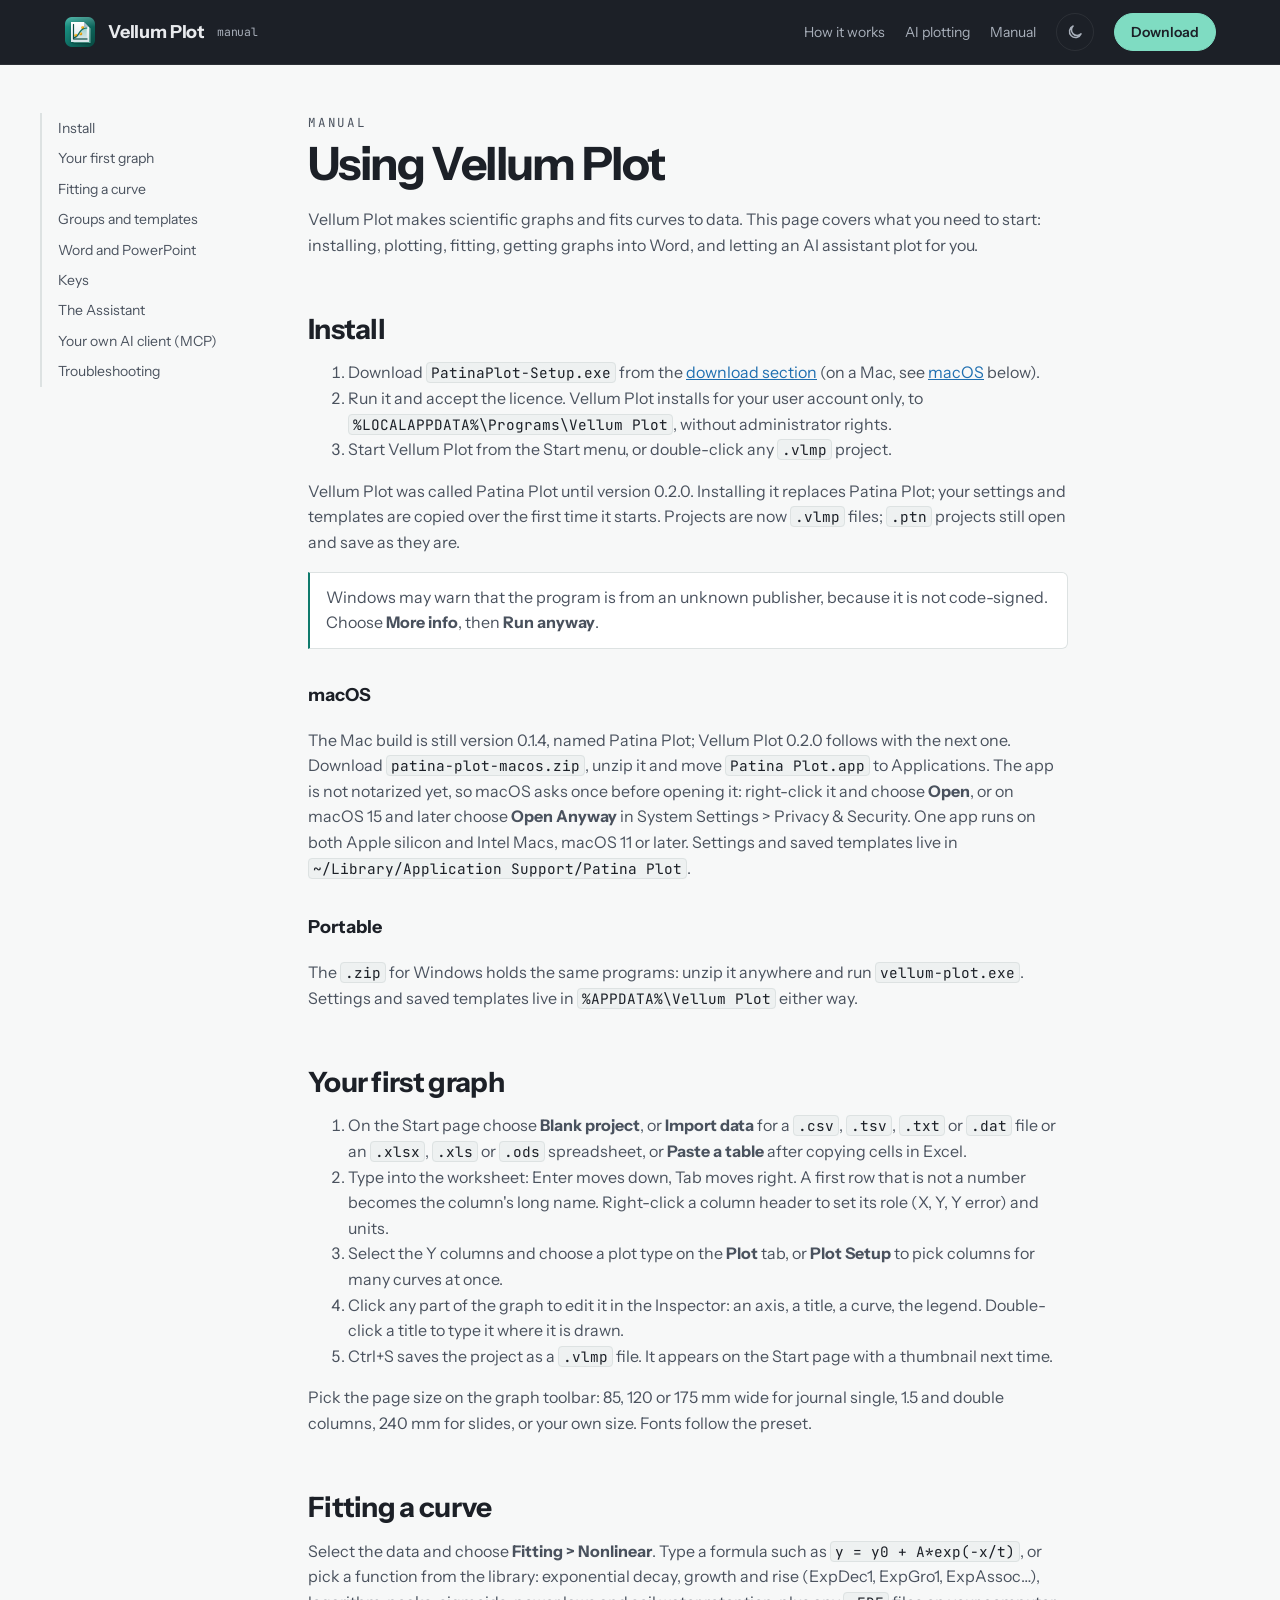
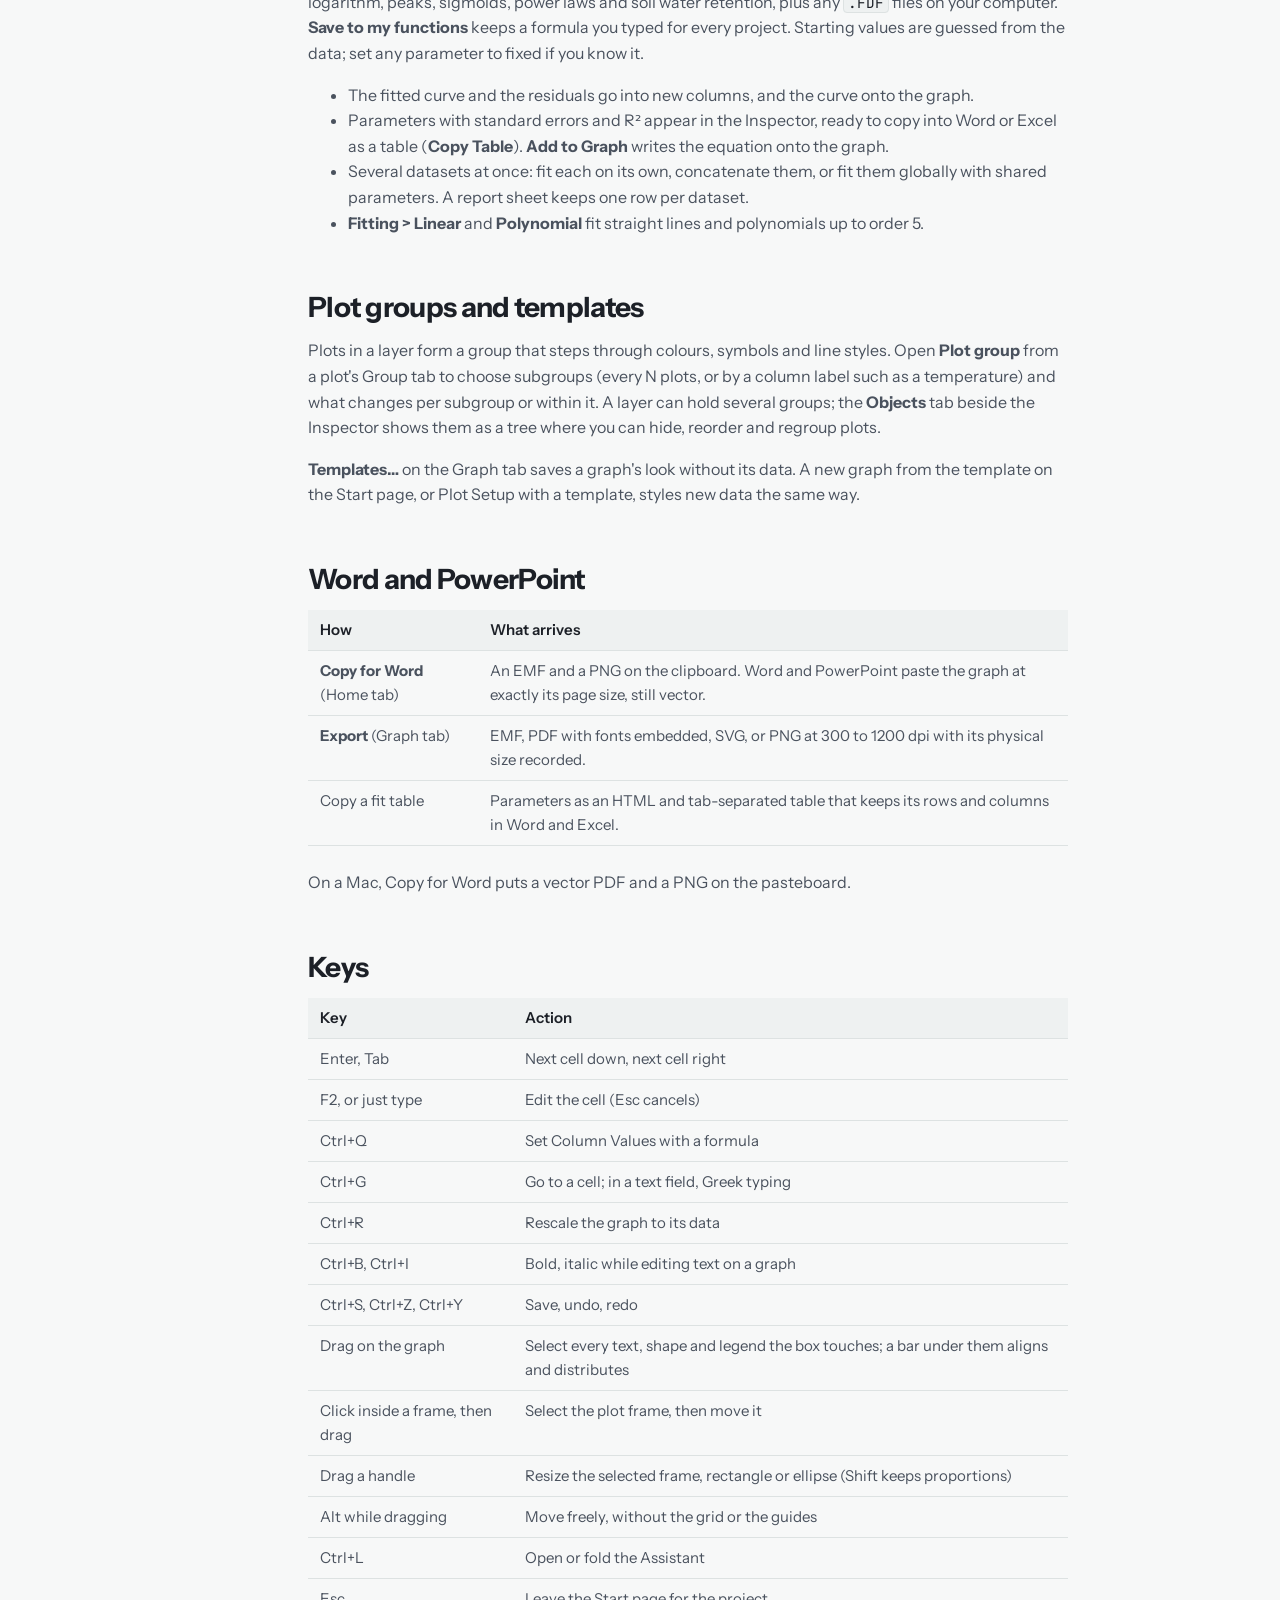
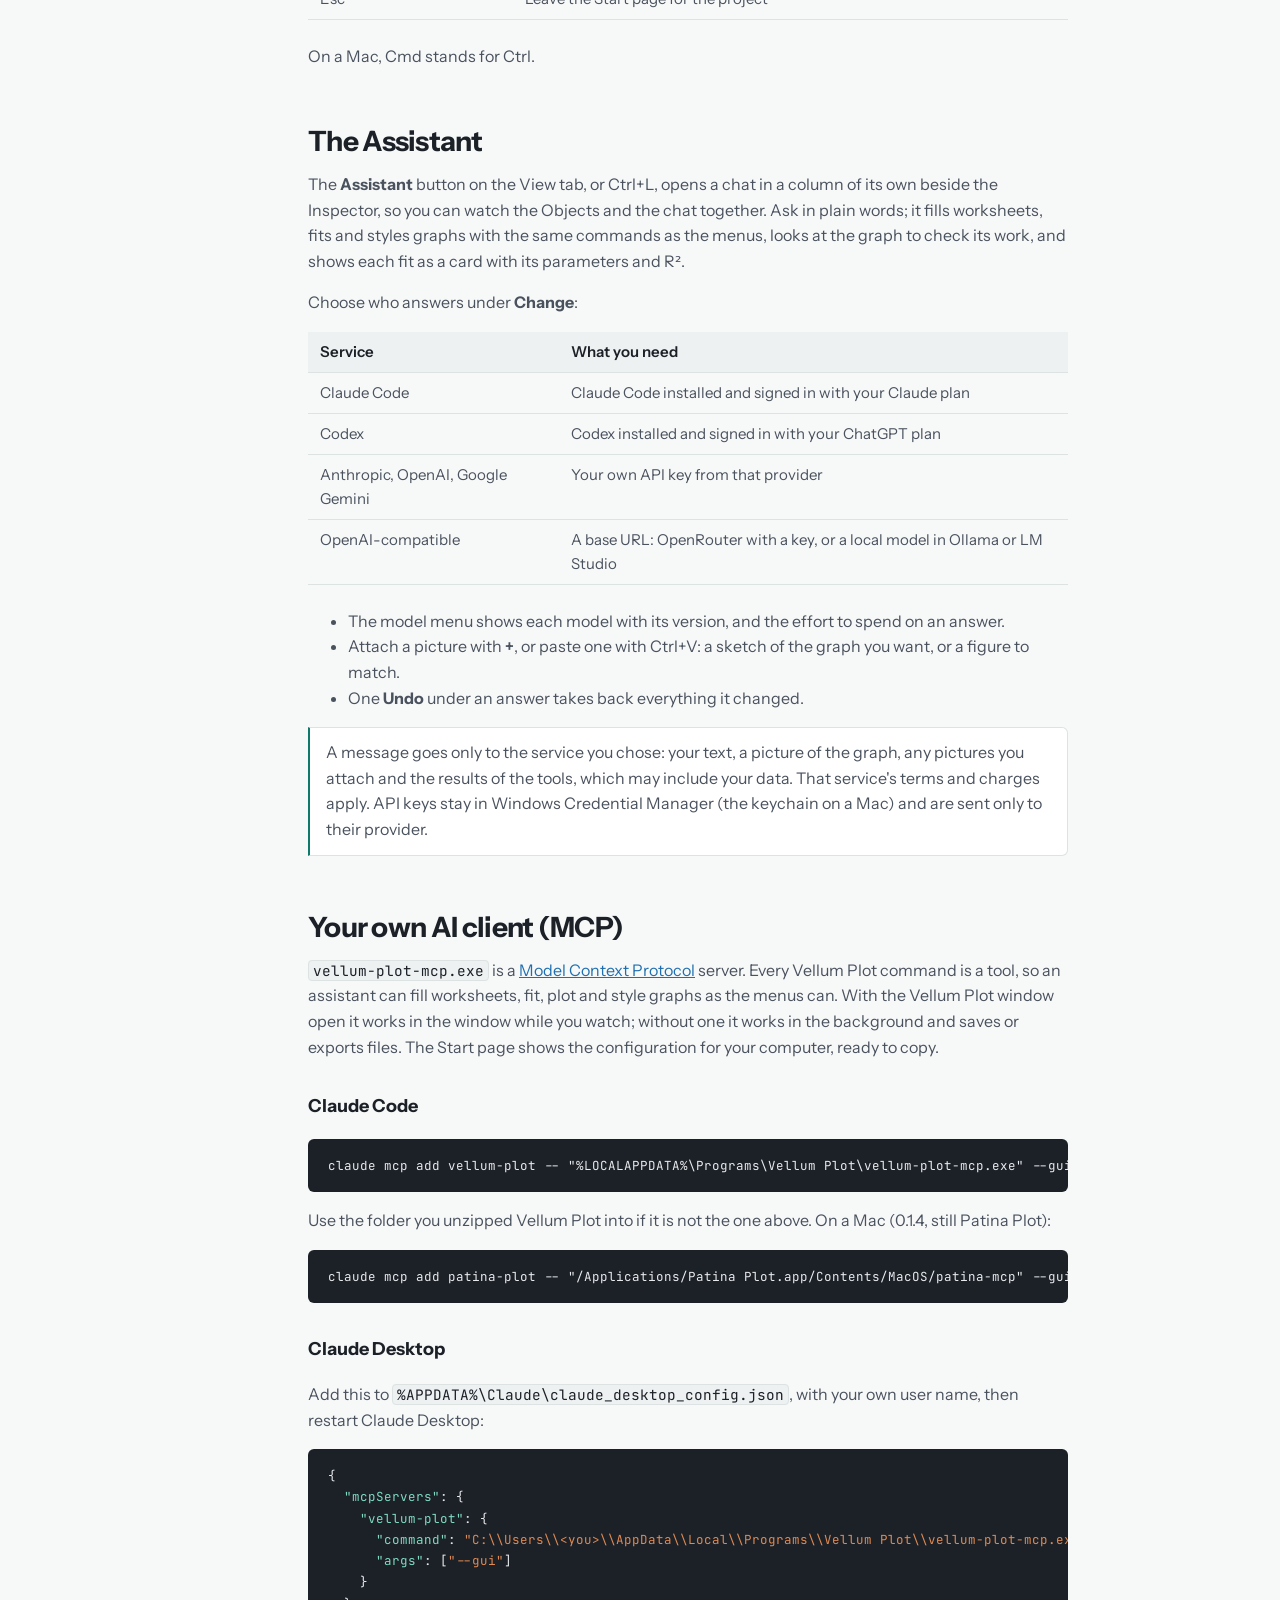
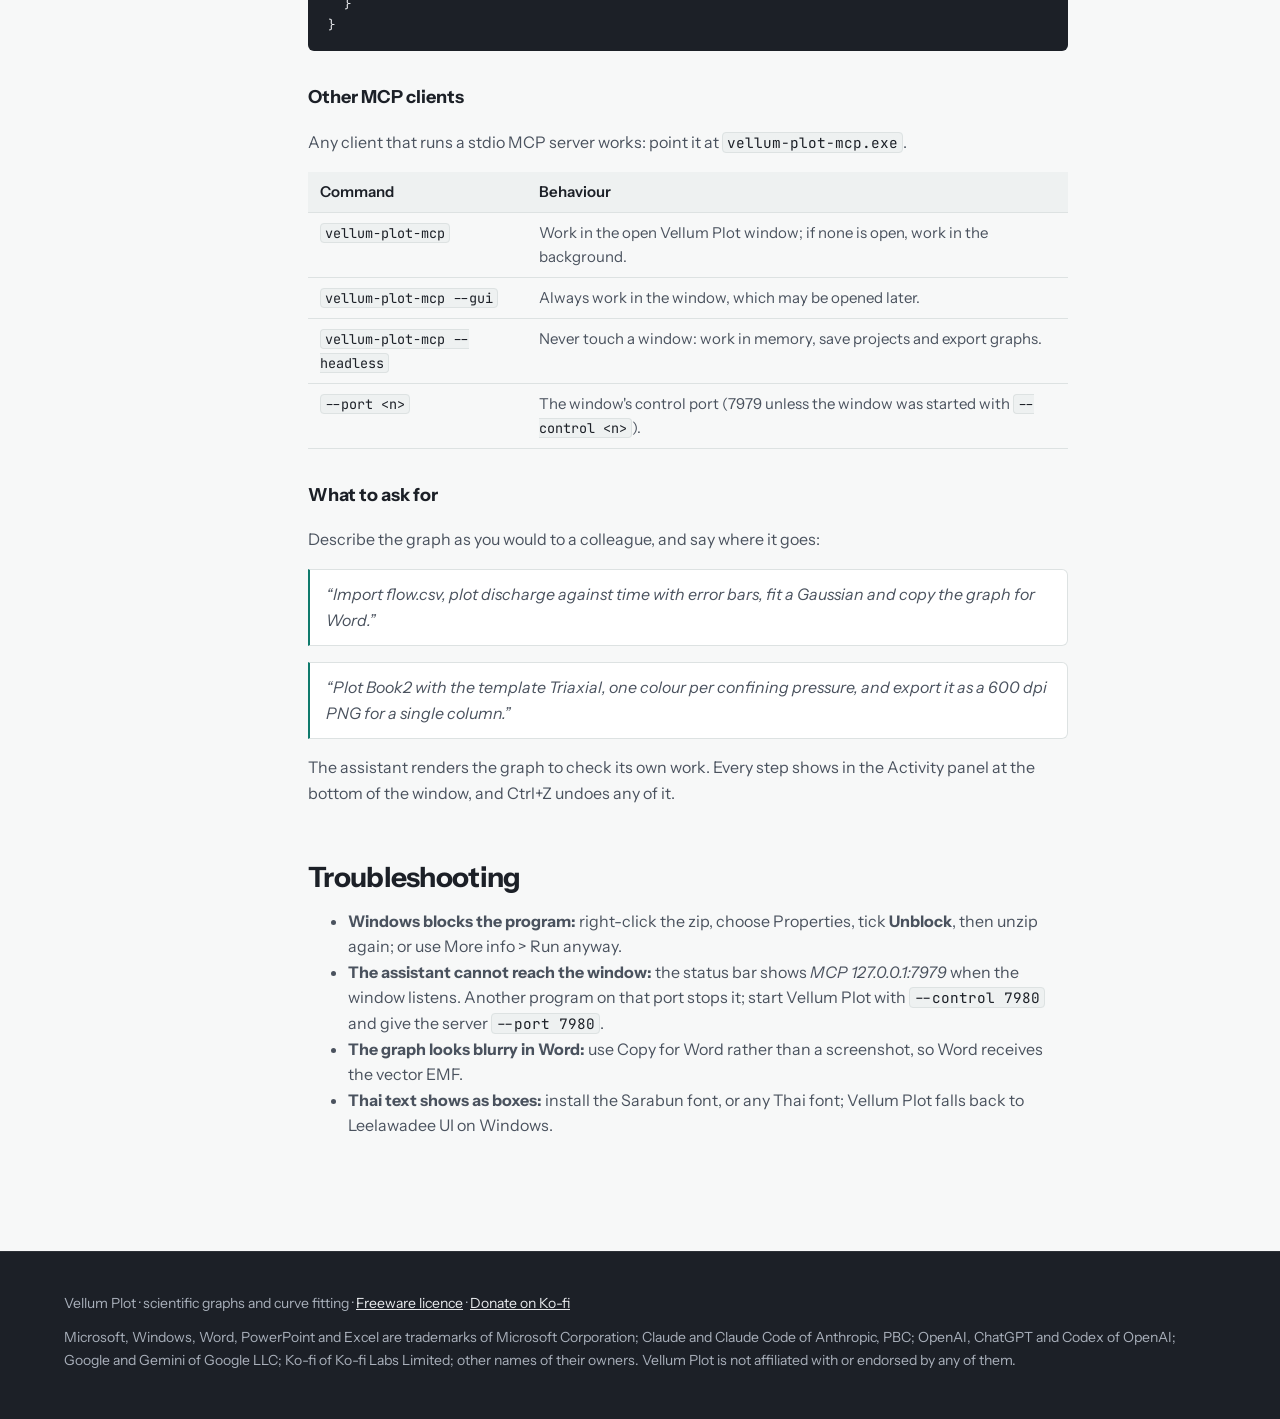
==== manual.html @ aa78fe6f "Vellum Plot site: moved from patinaplot.github.io, for 0.2.0 Co-Authored-By: Claude Opus 5.5 <norepl" ====
<!doctype html>
<html lang="en">
<head>
<meta charset="utf-8">
<meta name="viewport" content="width=device-width, initial-scale=1">
<title>Vellum Plot manual</title>
<meta name="description" content="Install Vellum Plot, make your first graph, fit a curve, paste the graph into Word, and let the Assistant or your own AI client plot for you.">
<link rel="icon" href="assets/icon.svg?v=2" type="image/svg+xml">
<link rel="preconnect" href="https://fonts.googleapis.com">
<link rel="preconnect" href="https://fonts.gstatic.com" crossorigin>
<link href="https://fonts.googleapis.com/css2?family=Instrument+Sans:wght@400;600;700&family=JetBrains+Mono:wght@400;700&display=swap" rel="stylesheet">
<link rel="stylesheet" href="style.css?v=2">
<script src="theme.js"></script>
</head>
<body>

<header class="top">
  <div class="wrap">
    <a class="brand" href="./"><img src="assets/icon-256.png?v=2" alt="">Vellum Plot <small>manual</small></a>
    <nav>
      <a href="./#workflow">How it works</a>
      <a href="./#agents">AI plotting</a>
      <a href="manual.html">Manual</a>
      <button class="theme-toggle" type="button" aria-label="Switch theme">
        <svg class="to-dark" viewBox="0 0 24 24" fill="none" stroke="currentColor" stroke-width="2" stroke-linecap="round" stroke-linejoin="round" aria-hidden="true"><path d="M20 14.5A8 8 0 1 1 9.5 4a6.5 6.5 0 0 0 10.5 10.5z"/></svg>
        <svg class="to-light" viewBox="0 0 24 24" fill="none" stroke="currentColor" stroke-width="2" stroke-linecap="round" stroke-linejoin="round" aria-hidden="true"><circle cx="12" cy="12" r="4"/><path d="M12 2v2M12 20v2M4.9 4.9l1.4 1.4M17.7 17.7l1.4 1.4M2 12h2M20 12h2M4.9 19.1l1.4-1.4M17.7 6.3l1.4-1.4"/></svg>
      </button>
      <a class="btn small primary" href="./#download">Download</a>
    </nav>
  </div>
</header>

<main class="wrap doc">
  <nav class="toc" aria-label="Contents">
    <a href="#install">Install</a>
    <a href="#first">Your first graph</a>
    <a href="#fit">Fitting a curve</a>
    <a href="#groups">Groups and templates</a>
    <a href="#word">Word and PowerPoint</a>
    <a href="#keys">Keys</a>
    <a href="#assistant">The Assistant</a>
    <a href="#mcp">Your own AI client (MCP)</a>
    <a href="#trouble">Troubleshooting</a>
  </nav>

  <article>
    <p class="label">Manual</p>
    <h1>Using Vellum Plot</h1>
    <p>Vellum Plot makes scientific graphs and fits curves to data. This page covers what you need
      to start: installing, plotting, fitting, getting graphs into Word, and letting an AI
      assistant plot for you.</p>

    <h2 id="install">Install</h2>
    <ol>
      <li>Download <code>PatinaPlot-Setup.exe</code> from the <a href="./#download">download section</a> (on a Mac, see <a href="#macos">macOS</a> below).</li>
      <li>Run it and accept the licence. Vellum Plot installs for your user account only, to
        <code>%LOCALAPPDATA%\Programs\Vellum Plot</code>, without administrator rights.</li>
      <li>Start Vellum Plot from the Start menu, or double-click any <code>.vlmp</code> project.</li>
    </ol>
    <p>Vellum Plot was called Patina Plot until version 0.2.0. Installing it replaces Patina Plot;
      your settings and templates are copied over the first time it starts. Projects are now
      <code>.vlmp</code> files; <code>.ptn</code> projects still open and save as they are.</p>
    <div class="callout"><p>Windows may warn that the program is from an unknown publisher,
      because it is not code-signed. Choose <b>More info</b>, then <b>Run anyway</b>.</p></div>
    <h3 id="macos">macOS</h3>
    <p>The Mac build is still version 0.1.4, named Patina Plot; Vellum Plot 0.2.0 follows with the next one.
      Download <code>patina-plot-macos.zip</code>, unzip it and move <code>Patina Plot.app</code> to Applications.
      The app is not notarized yet, so macOS asks once before opening it: right-click it and choose
      <b>Open</b>, or on macOS 15 and later choose <b>Open Anyway</b> in System Settings &gt; Privacy &amp; Security.
      One app runs on both Apple silicon and Intel Macs, macOS 11 or later. Settings and saved templates
      live in <code>~/Library/Application Support/Patina Plot</code>.</p>
    <h3>Portable</h3>
    <p>The <code>.zip</code> for Windows holds the same programs: unzip it anywhere and run
      <code>vellum-plot.exe</code>. Settings and saved templates live in
      <code>%APPDATA%\Vellum Plot</code> either way.</p>

    <h2 id="first">Your first graph</h2>
    <ol>
      <li>On the Start page choose <b>Blank project</b>, or <b>Import data</b> for a
        <code>.csv</code>, <code>.tsv</code>, <code>.txt</code> or <code>.dat</code> file or an
        <code>.xlsx</code>, <code>.xls</code> or <code>.ods</code> spreadsheet, or
        <b>Paste a table</b> after copying cells in Excel.</li>
      <li>Type into the worksheet: Enter moves down, Tab moves right. A first row that is not a
        number becomes the column's long name. Right-click a column header to set its role (X, Y,
        Y error) and units.</li>
      <li>Select the Y columns and choose a plot type on the <b>Plot</b> tab, or <b>Plot Setup</b>
        to pick columns for many curves at once.</li>
      <li>Click any part of the graph to edit it in the Inspector: an axis, a title, a curve, the
        legend. Double-click a title to type it where it is drawn.</li>
      <li>Ctrl+S saves the project as a <code>.vlmp</code> file. It appears on the Start page with
        a thumbnail next time.</li>
    </ol>
    <p>Pick the page size on the graph toolbar: 85, 120 or 175 mm wide for journal single, 1.5 and
      double columns, 240 mm for slides, or your own size. Fonts follow the preset.</p>

    <h2 id="fit">Fitting a curve</h2>
    <p>Select the data and choose <b>Fitting &gt; Nonlinear</b>. Type a formula such as
      <code>y = y0 + A*exp(-x/t)</code>, or pick a function from the library: exponential decay,
      growth and rise (ExpDec1, ExpGro1, ExpAssoc…), logarithm, peaks, sigmoids, power laws and soil
      water retention, plus any <code>.FDF</code> files on your computer. <b>Save to my functions</b>
      keeps a formula you typed for every project. Starting values are guessed from the data; set any
      parameter to fixed if you know it.</p>
    <ul>
      <li>The fitted curve and the residuals go into new columns, and the curve onto the graph.</li>
      <li>Parameters with standard errors and R² appear in the Inspector, ready to copy into Word
        or Excel as a table (<b>Copy Table</b>). <b>Add to Graph</b> writes the equation onto the graph.</li>
      <li>Several datasets at once: fit each on its own, concatenate them, or fit them globally
        with shared parameters. A report sheet keeps one row per dataset.</li>
      <li><b>Fitting &gt; Linear</b> and <b>Polynomial</b> fit straight lines and polynomials up to order 5.</li>
    </ul>

    <h2 id="groups">Plot groups and templates</h2>
    <p>Plots in a layer form a group that steps through colours, symbols and line styles. Open
      <b>Plot group</b> from a plot's Group tab to choose subgroups (every N plots, or by a column
      label such as a temperature) and what changes per subgroup or within it. A layer can hold
      several groups; the <b>Objects</b> tab beside the Inspector shows them as a tree where you
      can hide, reorder and regroup plots.</p>
    <p><b>Templates…</b> on the Graph tab saves a graph's look without its data. A new graph from
      the template on the Start page, or Plot Setup with a template, styles new data the same way.</p>

    <h2 id="word">Word and PowerPoint</h2>
    <table>
      <tr><th>How</th><th>What arrives</th></tr>
      <tr><td><b>Copy for Word</b> (Home tab)</td><td>An EMF and a PNG on the clipboard. Word and
        PowerPoint paste the graph at exactly its page size, still vector.</td></tr>
      <tr><td><b>Export</b> (Graph tab)</td><td>EMF, PDF with fonts embedded, SVG, or PNG at 300 to
        1200 dpi with its physical size recorded.</td></tr>
      <tr><td>Copy a fit table</td><td>Parameters as an HTML and tab-separated table that keeps its
        rows and columns in Word and Excel.</td></tr>
    </table>
    <p>On a Mac, Copy for Word puts a vector PDF and a PNG on the pasteboard.</p>

    <h2 id="keys">Keys</h2>
    <table>
      <tr><th>Key</th><th>Action</th></tr>
      <tr><td>Enter, Tab</td><td>Next cell down, next cell right</td></tr>
      <tr><td>F2, or just type</td><td>Edit the cell (Esc cancels)</td></tr>
      <tr><td>Ctrl+Q</td><td>Set Column Values with a formula</td></tr>
      <tr><td>Ctrl+G</td><td>Go to a cell; in a text field, Greek typing</td></tr>
      <tr><td>Ctrl+R</td><td>Rescale the graph to its data</td></tr>
      <tr><td>Ctrl+B, Ctrl+I</td><td>Bold, italic while editing text on a graph</td></tr>
      <tr><td>Ctrl+S, Ctrl+Z, Ctrl+Y</td><td>Save, undo, redo</td></tr>
      <tr><td>Drag on the graph</td><td>Select every text, shape and legend the box touches; a bar
        under them aligns and distributes</td></tr>
      <tr><td>Click inside a frame, then drag</td><td>Select the plot frame, then move it</td></tr>
      <tr><td>Drag a handle</td><td>Resize the selected frame, rectangle or ellipse (Shift keeps
        proportions)</td></tr>
      <tr><td>Alt while dragging</td><td>Move freely, without the grid or the guides</td></tr>
      <tr><td>Ctrl+L</td><td>Open or fold the Assistant</td></tr>
      <tr><td>Esc</td><td>Leave the Start page for the project</td></tr>
    </table>
    <p>On a Mac, Cmd stands for Ctrl.</p>

    <h2 id="assistant">The Assistant</h2>
    <p>The <b>Assistant</b> button on the View tab, or Ctrl+L, opens a chat in a column of its own
      beside the Inspector, so you can watch the Objects and the chat together. Ask in plain words;
      it fills worksheets, fits and styles graphs with the same commands as the menus, looks at the
      graph to check its work, and shows each fit as a card with its parameters and R².</p>
    <p>Choose who answers under <b>Change</b>:</p>
    <table>
      <tr><th>Service</th><th>What you need</th></tr>
      <tr><td>Claude Code</td><td>Claude Code installed and signed in with your Claude plan</td></tr>
      <tr><td>Codex</td><td>Codex installed and signed in with your ChatGPT plan</td></tr>
      <tr><td>Anthropic, OpenAI, Google Gemini</td><td>Your own API key from that provider</td></tr>
      <tr><td>OpenAI-compatible</td><td>A base URL: OpenRouter with a key, or a local model in Ollama or LM Studio</td></tr>
    </table>
    <ul>
      <li>The model menu shows each model with its version, and the effort to spend on an answer.</li>
      <li>Attach a picture with <b>+</b>, or paste one with Ctrl+V: a sketch of the graph you want,
        or a figure to match.</li>
      <li>One <b>Undo</b> under an answer takes back everything it changed.</li>
    </ul>
    <div class="callout"><p>A message goes only to the service you chose: your text, a picture of
      the graph, any pictures you attach and the results of the tools, which may include your data.
      That service's terms and charges apply. API keys stay in Windows Credential Manager (the
      keychain on a Mac) and are sent only to their provider.</p></div>

    <h2 id="mcp">Your own AI client (MCP)</h2>
    <p><code>vellum-plot-mcp.exe</code> is a <a href="https://modelcontextprotocol.io">Model Context
      Protocol</a> server. Every Vellum Plot command is a tool, so an assistant can fill worksheets,
      fit, plot and style graphs as the menus can. With the Vellum Plot window open it works in
      the window while you watch; without one it works in the background and saves or exports
      files. The Start page shows the configuration for your computer, ready to copy.</p>

    <h3>Claude Code</h3>
<pre class="code">claude mcp add vellum-plot -- "%LOCALAPPDATA%\Programs\Vellum Plot\vellum-plot-mcp.exe" --gui</pre>
    <p>Use the folder you unzipped Vellum Plot into if it is not the one above. On a Mac (0.1.4, still Patina Plot):</p>
<pre class="code">claude mcp add patina-plot -- "/Applications/Patina Plot.app/Contents/MacOS/patina-mcp" --gui</pre>

    <h3>Claude Desktop</h3>
    <p>Add this to <code>%APPDATA%\Claude\claude_desktop_config.json</code>, with your own user
      name, then restart Claude Desktop:</p>
<pre class="code">{
  <span class="k">"mcpServers"</span>: {
    <span class="k">"vellum-plot"</span>: {
      <span class="k">"command"</span>: <span class="s">"C:\\Users\\&lt;you&gt;\\AppData\\Local\\Programs\\Vellum Plot\\vellum-plot-mcp.exe"</span>,
      <span class="k">"args"</span>: [<span class="s">"--gui"</span>]
    }
  }
}</pre>

    <h3>Other MCP clients</h3>
    <p>Any client that runs a stdio MCP server works: point it at <code>vellum-plot-mcp.exe</code>.</p>
    <table>
      <tr><th>Command</th><th>Behaviour</th></tr>
      <tr><td><code>vellum-plot-mcp</code></td><td>Work in the open Vellum Plot window; if none is
        open, work in the background.</td></tr>
      <tr><td><code>vellum-plot-mcp --gui</code></td><td>Always work in the window, which may be
        opened later.</td></tr>
      <tr><td><code>vellum-plot-mcp --headless</code></td><td>Never touch a window: work in memory,
        save projects and export graphs.</td></tr>
      <tr><td><code>--port &lt;n&gt;</code></td><td>The window's control port (7979 unless the
        window was started with <code>--control &lt;n&gt;</code>).</td></tr>
    </table>

    <h3>What to ask for</h3>
    <p>Describe the graph as you would to a colleague, and say where it goes:</p>
    <div class="callout"><p><i>“Import flow.csv, plot discharge against time with error bars, fit
      a Gaussian and copy the graph for Word.”</i></p></div>
    <div class="callout"><p><i>“Plot Book2 with the template Triaxial, one colour per confining pressure, and
      export it as a 600 dpi PNG for a single column.”</i></p></div>
    <p>The assistant renders the graph to check its own work. Every step shows in the Activity
      panel at the bottom of the window, and Ctrl+Z undoes any of it.</p>

    <h2 id="trouble">Troubleshooting</h2>
    <ul>
      <li><b>Windows blocks the program:</b> right-click the zip, choose Properties, tick
        <b>Unblock</b>, then unzip again; or use More info &gt; Run anyway.</li>
      <li><b>The assistant cannot reach the window:</b> the status bar shows
        <i>MCP 127.0.0.1:7979</i> when the window listens. Another program on that port stops it;
        start Vellum Plot with <code>--control 7980</code> and give the server <code>--port 7980</code>.</li>
      <li><b>The graph looks blurry in Word:</b> use Copy for Word rather than a screenshot, so
        Word receives the vector EMF.</li>
      <li><b>Thai text shows as boxes:</b> install the Sarabun font, or any Thai font; Vellum Plot
        falls back to Leelawadee UI on Windows.</li>
    </ul>
  </article>
</main>

<footer>
  <div class="wrap">
    <span>Vellum Plot · scientific graphs and curve fitting · <a href="LICENSE.txt">Freeware licence</a> · <a href="https://ko-fi.com/kositabn">Donate on Ko-fi</a></span>
    <span>Microsoft, Windows, Word, PowerPoint and Excel are trademarks of Microsoft Corporation; Claude and Claude Code of Anthropic, PBC; OpenAI, ChatGPT and Codex of OpenAI; Google and Gemini of Google LLC; Ko-fi of Ko-fi Labs Limited; other names of their owners. Vellum Plot is not affiliated with or endorsed by any of them.</span>
  </div>
</footer>
</body>
</html>
---- style.css ----
/* Vellum Plot site. The page reads like a graph: a charcoal plot frame up top (the app's splash),
   a fit report for numbers, a tool log for the AI part. Every colour and size is a token below;
   the dark theme follows the system unless the visitor picks one (theme.js). */
:root {
  /* brand, the same in both themes */
  --charcoal: #1c2027;
  --charcoal-2: #252a33;
  --charcoal-line: rgba(255, 255, 255, 0.07);
  --on-charcoal: #e8eaed;
  --on-charcoal-2: #a9b0bb;
  --copper: #e08a52;
  --mint: #7fdcc2;

  /* page, light */
  --bg: #f7f8f8;
  --bg-2: #eef1f1;
  --card: #ffffff;
  --ink: #1c2027;
  --ink-2: #4a525e;
  --ink-3: #69717d;
  --rule: #dde2e2;
  --primary: #0f7a6c;
  --primary-ink: #ffffff;
  --accent: #b4561f;
  --link: #1f6fb0;
  --sheet: #ffffff;
  --shadow: 0 1px 2px rgba(28, 32, 39, 0.06), 0 12px 32px rgba(28, 32, 39, 0.10);

  /* type */
  --sans: "Instrument Sans", "Segoe UI", system-ui, sans-serif;
  --mono: "JetBrains Mono", Consolas, monospace;
  --fs-2xs: 11.5px;
  --fs-xs: 12.5px;
  --fs-sm: 14px;
  --fs-md: 15px;
  --fs-base: 16px;
  --fs-lg: 18px;
  --fs-h3: 18px;
  --fs-h3-lg: 24px;
  --fs-h2: clamp(30px, 4.2vw, 46px);
  --fs-h1: clamp(40px, 6.4vw, 76px);
  --fs-doc-h1: clamp(32px, 5vw, 46px);
  --fs-doc-h2: 28px;
  --tracking-caps: .14em;

  /* space and shape */
  --s1: 4px; --s2: 8px; --s3: 12px; --s4: 16px; --s5: 20px; --s6: 24px; --s7: 32px;
  --s8: 40px; --s9: 48px; --s10: 56px; --s11: 64px; --s12: 80px; --s13: 96px;
  --radius-sm: 6px;
  --radius: 14px;
  --radius-lg: 18px;
  --pill: 999px;
  --max: 1200px;
  --header-h: 64px;
  --axis-gap: 56px;
  --tick: 8px;
  --icon: 18px;
  --toggle: 38px;
  --touch: 44px;
  --toc-w: 220px;
  --hair: 1px;
  --line: 2px;
  --focus-gap: 3px;
  --dur: .15s;
  --draw: 2.4s;
}

@media (prefers-color-scheme: dark) {
  :root:not([data-theme="light"]) {
    --bg: #14181d;
    --bg-2: #191e24;
    --card: #1f252c;
    --ink: #e8eaed;
    --ink-2: #b6bdc7;
    --ink-3: #8e96a3;
    --rule: #2c343d;
    --primary: #7fdcc2;
    --primary-ink: #0f2a23;
    --accent: #ec9a63;
    --link: #8cc4f2;
    --shadow: 0 1px 2px rgba(0, 0, 0, 0.3), 0 12px 32px rgba(0, 0, 0, 0.4);
  }
}
:root[data-theme="dark"] {
  --bg: #14181d;
  --bg-2: #191e24;
  --card: #1f252c;
  --ink: #e8eaed;
  --ink-2: #b6bdc7;
  --ink-3: #8e96a3;
  --rule: #2c343d;
  --primary: #7fdcc2;
  --primary-ink: #0f2a23;
  --accent: #ec9a63;
  --link: #8cc4f2;
  --shadow: 0 1px 2px rgba(0, 0, 0, 0.3), 0 12px 32px rgba(0, 0, 0, 0.4);
}
:root { color-scheme: light; }
:root[data-theme="dark"] { color-scheme: dark; }
@media (prefers-color-scheme: dark) { :root:not([data-theme="light"]) { color-scheme: dark; } }

* { box-sizing: border-box; }
html { scroll-behavior: smooth; }
body {
  margin: 0; background: var(--bg); color: var(--ink);
  font-family: var(--sans); font-size: var(--fs-base); line-height: 1.6;
  -webkit-font-smoothing: antialiased;
}
img { max-width: 100%; height: auto; display: block; }
a { color: var(--link); }
code, pre, kbd { font-family: var(--mono); }
:focus-visible { outline: var(--line) solid var(--primary); outline-offset: var(--focus-gap); border-radius: var(--s1); }
.wrap { max-width: var(--max); margin: 0 auto; padding: 0 var(--s6); }

/* ---------- header: part of the charcoal band ---------- */
.top { position: sticky; top: 0; z-index: 10; background: var(--charcoal); border-bottom: var(--hair) solid var(--charcoal-line); }
.top .wrap { display: flex; align-items: center; gap: var(--s6); height: var(--header-h); }
.brand { display: flex; align-items: center; gap: var(--s3); color: var(--on-charcoal); text-decoration: none; font-weight: 700; font-size: var(--fs-lg); letter-spacing: -0.01em; }
.brand img { width: var(--s7); height: var(--s7); }
.brand small { font-family: var(--mono); font-weight: 400; font-size: var(--fs-2xs); color: var(--on-charcoal-2); }
.top nav { margin-left: auto; display: flex; gap: var(--s5); align-items: center; }
.top nav a { color: var(--on-charcoal-2); text-decoration: none; font-size: var(--fs-sm); white-space: nowrap; }
.brand { white-space: nowrap; }
.top nav a:hover { color: var(--on-charcoal); }

.btn {
  display: inline-flex; align-items: center; gap: var(--s2); min-height: var(--touch);
  padding: 0 var(--s5); border-radius: var(--pill); text-decoration: none;
  font-family: var(--sans); font-weight: 600; font-size: var(--fs-md);
  border: var(--hair) solid var(--rule); color: var(--ink); background: var(--card);
  transition: transform var(--dur) ease, box-shadow var(--dur) ease;
}
.btn:hover { transform: translateY(-1px); box-shadow: var(--shadow); }
.btn svg { width: var(--s4); height: var(--s4); }
.btn.primary { background: var(--mint); border-color: var(--mint); color: var(--charcoal); }
.btn.ghost { background: transparent; border-color: var(--on-charcoal-2); color: var(--on-charcoal); }
.btn.small { min-height: var(--toggle); padding: 0 var(--s4); font-size: var(--fs-sm); }
.top nav .btn.primary { color: var(--charcoal); }

.theme-toggle {
  display: inline-grid; place-items: center; width: var(--toggle); height: var(--toggle);
  border-radius: var(--pill); border: var(--hair) solid var(--charcoal-line); background: transparent;
  color: var(--on-charcoal-2); cursor: pointer; padding: 0;
}
.theme-toggle:hover { color: var(--on-charcoal); }
.theme-toggle svg { width: var(--icon); height: var(--icon); }
.theme-toggle .to-light { display: none; }
:root[data-theme="dark"] .theme-toggle .to-dark { display: none; }
:root[data-theme="dark"] .theme-toggle .to-light { display: block; }

/* ---------- hero: a plot frame ---------- */
.hero {
  background-color: var(--charcoal); color: var(--on-charcoal);
  background-image:
    linear-gradient(var(--charcoal-line) var(--hair), transparent var(--hair)),
    linear-gradient(90deg, var(--charcoal-line) var(--hair), transparent var(--hair));
  background-size: var(--s7) var(--s7);
  padding-bottom: var(--s13);
  overflow: hidden;
}
.plot {
  position: relative; margin: var(--s9) 0 0 var(--axis-gap);
  border-left: var(--line) solid var(--on-charcoal-2); border-bottom: var(--line) solid var(--on-charcoal-2);
  padding: var(--s9) var(--s6) var(--s11) var(--s9);
  display: grid; grid-template-columns: minmax(0, 1fr) minmax(0, 1.05fr); gap: var(--s9); align-items: center;
}
.y-ticks, .x-ticks { position: absolute; margin: 0; padding: 0; list-style: none; font-family: var(--mono); font-size: var(--fs-2xs); color: var(--on-charcoal-2); }
.y-ticks { left: calc(-1 * var(--axis-gap)); top: 0; bottom: 0; width: var(--axis-gap); display: flex; flex-direction: column; justify-content: space-between; }
.y-ticks li { display: flex; align-items: center; justify-content: flex-end; gap: var(--s2); }
.y-ticks li::after { content: ""; width: var(--tick); height: var(--line); background: var(--on-charcoal-2); }
.x-ticks { left: 0; right: 0; top: 100%; display: flex; justify-content: space-between; }
.x-ticks li { display: flex; flex-direction: column; align-items: center; gap: var(--s1); }
.x-ticks li::before { content: ""; width: var(--line); height: var(--tick); background: var(--on-charcoal-2); }
.axis-title { position: absolute; right: 0; top: calc(100% + var(--s9)); font-family: var(--mono); font-size: var(--fs-2xs); color: var(--on-charcoal-2); letter-spacing: var(--tracking-caps); text-transform: uppercase; }
.curve { position: absolute; inset: 0; width: 100%; height: 100%; pointer-events: none; }
.curve .fit { fill: none; stroke: var(--copper); stroke-width: 2.5; opacity: .75; stroke-dasharray: 1600; stroke-dashoffset: 1600; animation: draw var(--draw) ease-out .3s forwards; }
.curve .pts circle { fill: none; stroke: var(--mint); stroke-width: 1.6; opacity: .5; }
@keyframes draw { to { stroke-dashoffset: 0; } }
@media (prefers-reduced-motion: reduce) {
  html { scroll-behavior: auto; }
  .curve .fit { animation: none; stroke-dashoffset: 0; }
  .btn { transition: none; }
}
.hero-text { position: relative; text-shadow: 0 0 var(--s3) var(--charcoal), 0 0 var(--s1) var(--charcoal); }
.hero-text .btn, .hero-text .readout { text-shadow: none; }
.kicker { font-family: var(--mono); font-size: var(--fs-xs); color: var(--mint); margin: 0 0 var(--s4); }
.kicker span { color: var(--on-charcoal-2); }
h1 { font-weight: 700; font-size: var(--fs-h1); line-height: 1.0; letter-spacing: -0.035em; margin: 0 0 var(--s5); }
h1 .hl { color: var(--copper); }
.lede { font-size: var(--fs-lg); color: var(--on-charcoal-2); max-width: 52ch; margin: 0 0 var(--s7); }
.cta { display: flex; flex-wrap: wrap; gap: var(--s3); align-items: center; }
.readout {
  display: inline-flex; flex-wrap: wrap; gap: var(--s1) var(--s4); margin-top: var(--s7);
  font-family: var(--mono); font-size: var(--fs-xs); color: var(--on-charcoal-2);
  border: var(--hair) solid var(--charcoal-line); border-radius: var(--radius-sm); padding: var(--s2) var(--s3);
  background: var(--charcoal-2);
}
.readout b { color: var(--mint); font-weight: 400; }
.window { position: relative; border-radius: var(--radius); overflow: hidden; background: var(--charcoal-2); border: var(--hair) solid var(--charcoal-line); box-shadow: var(--shadow); }
.window .bar { display: flex; gap: var(--s2); padding: var(--s2) var(--s3); border-bottom: var(--hair) solid var(--charcoal-line); }
.window .bar i { width: var(--s2); height: var(--s2); border-radius: 50%; background: var(--on-charcoal-2); opacity: .5; }

/* ---------- fit report (numbers) ---------- */
.report { padding: var(--s12) 0 0; }
.report-head { display: flex; flex-wrap: wrap; align-items: baseline; justify-content: space-between; gap: var(--s3); margin-bottom: var(--s3); }
.label { font-family: var(--mono); font-size: var(--fs-xs); letter-spacing: var(--tracking-caps); text-transform: uppercase; color: var(--accent); margin: 0; }
.report-head .fine { font-family: var(--mono); }
.report table { width: 100%; border-collapse: collapse; font-family: var(--mono); font-size: var(--fs-sm); margin: 0; }
.report th, .report td { text-align: left; padding: var(--s3) var(--s4); border-bottom: var(--hair) solid var(--rule); }
.report th { font-weight: 400; color: var(--ink-3); background: transparent; font-size: var(--fs-xs); }
.report td:first-child { color: var(--ink); }
.report td.v { color: var(--primary); font-weight: 700; white-space: nowrap; }
.report td:last-child { color: var(--ink-2); font-family: var(--sans); }

/* ---------- sections ---------- */
section { padding: var(--s13) 0; }
.band { background: var(--bg-2); border-top: var(--hair) solid var(--rule); border-bottom: var(--hair) solid var(--rule); }
h2 { font-weight: 700; font-size: var(--fs-h2); line-height: 1.08; letter-spacing: -0.025em; margin: var(--s3) 0 var(--s4); max-width: 20ch; }
.sub { color: var(--ink-2); font-size: var(--fs-lg); max-width: 60ch; margin: 0 0 var(--s9); }

/* Workflow: four steps across */
.flow { display: grid; grid-template-columns: repeat(4, minmax(0, 1fr)); gap: var(--s4); counter-reset: f; }
.step { padding: var(--s5) 0 0; border-top: var(--line) solid var(--ink); counter-increment: f; }
.step::before { content: "0" counter(f); font-family: var(--mono); font-size: var(--fs-xs); color: var(--accent); }
.step h3 { margin: var(--s2) 0; font-size: var(--fs-h3); }
.step p { margin: 0; color: var(--ink-2); font-size: var(--fs-md); padding-right: var(--s3); }

/* Bento */
.bento { display: grid; grid-template-columns: repeat(6, minmax(0, 1fr)); gap: var(--s4); margin-top: var(--s11); }
.tile { background: var(--card); border: var(--hair) solid var(--rule); border-radius: var(--radius); padding: var(--s6); grid-column: span 2; }
.tile.wide { grid-column: span 3; padding: 0; overflow: hidden; display: flex; flex-direction: column; }
.tile.wide .txt { padding: var(--s6); }
.tile.wide img { border-top: var(--hair) solid var(--rule); margin-top: auto; }
.tile h3 { margin: 0 0 var(--s2); font-size: var(--fs-h3); }
.tile p { margin: 0; color: var(--ink-2); font-size: var(--fs-md); }
.tile .ic { width: var(--icon); height: var(--icon); color: var(--primary); margin-bottom: var(--s4); }
.tile code { font-size: .92em; }

/* AI: a conversation and its tool log */
.agent { display: grid; grid-template-columns: minmax(0, 1fr) minmax(0, 1fr); gap: var(--s9); align-items: start; }
.chat { display: grid; gap: var(--s3); margin-top: var(--s6); }
.msg { border-radius: var(--radius); padding: var(--s4) var(--s5); font-size: var(--fs-md); margin: 0; }
.msg.you { background: var(--card); border: var(--hair) solid var(--rule); justify-self: end; max-width: 88%; }
.msg.you::before, .msg.log::before { display: block; font-family: var(--mono); font-size: var(--fs-2xs); letter-spacing: var(--tracking-caps); text-transform: uppercase; margin-bottom: var(--s1); }
.msg.you::before { content: "You"; color: var(--ink-3); }
.msg.log { background: var(--charcoal); color: var(--on-charcoal); font-family: var(--mono); font-size: var(--fs-xs); line-height: 1.9; white-space: pre-wrap; }
.msg.log::before { content: "Activity · vellum-plot-mcp"; color: var(--on-charcoal-2); }
.msg.log .ok { color: var(--mint); }
.msg.log .t { color: var(--copper); }
.msg.log .d { color: var(--on-charcoal-2); }
pre.code {
  background: var(--charcoal); color: var(--on-charcoal); border-radius: var(--radius-sm);
  padding: var(--s4) var(--s5); overflow-x: auto; font-size: var(--fs-xs); line-height: 1.7; margin: var(--s4) 0;
}
pre.code .c { color: var(--on-charcoal-2); }
pre.code .k { color: var(--mint); }
pre.code .s { color: var(--copper); }
figure { margin: 0; }
figure.sheet { background: var(--sheet); border: var(--hair) solid var(--rule); border-radius: var(--radius); padding: var(--s3); box-shadow: var(--shadow); }
figcaption { color: var(--ink-3); font-size: var(--fs-sm); margin-top: var(--s3); }
.sheet figcaption { padding: 0 var(--s1); }
.more { margin-top: var(--s4); }

/* Gallery */
.gallery { display: grid; grid-template-columns: repeat(2, minmax(0, 1fr)); gap: var(--s4); align-items: start; }
.gallery .wide { grid-column: 1 / -1; }

/* To the paper */
.out { display: grid; grid-template-columns: repeat(3, minmax(0, 1fr)); gap: var(--s6); }
.out div { border-left: var(--line) solid var(--primary); padding: var(--s1) 0 var(--s1) var(--s5); }
.out h3 { margin: 0 0 var(--s1); font-size: var(--fs-h3); }
.out p { margin: 0; color: var(--ink-2); font-size: var(--fs-md); }
kbd { font-size: var(--fs-xs); background: var(--bg-2); border: var(--hair) solid var(--rule); border-bottom-width: var(--line); border-radius: var(--radius-sm); padding: 0 var(--s1); }

/* Download: back on charcoal */
.get { background: var(--charcoal); color: var(--on-charcoal); }
.get .label { color: var(--copper); }
.get .sub, .get .fine { color: var(--on-charcoal-2); }
.get a:not(.btn) { color: var(--mint); }
.platforms { display: grid; grid-template-columns: repeat(2, minmax(0, 1fr)); gap: var(--s4); margin: var(--s7) 0 var(--s6); }
.platform { border: var(--hair) solid var(--charcoal-line); border-radius: var(--radius-lg); padding: var(--s7); background: var(--charcoal-2); }
.platform h3 { margin: 0; font-size: var(--fs-h3-lg); display: flex; align-items: center; gap: var(--s2); }
.platform .meta { font-family: var(--mono); font-size: var(--fs-xs); color: var(--on-charcoal-2); margin: var(--s1) 0 var(--s5); }
.platform ul { margin: var(--s5) 0 0; padding-left: var(--s4); color: var(--on-charcoal-2); font-size: var(--fs-md); }
.platform li { margin-bottom: var(--s1); }
.platform code { color: var(--on-charcoal); }
.tag { font-family: var(--mono); font-size: var(--fs-2xs); text-transform: uppercase; letter-spacing: .08em; color: var(--copper); border: var(--hair) solid var(--copper); border-radius: var(--pill); padding: 0 var(--s2); }
.badges { display: flex; flex-wrap: wrap; gap: var(--s2); }
.badges img { height: var(--s5); width: auto; }
.fine { color: var(--ink-3); font-size: var(--fs-sm); margin: 0; }
.notes { display: grid; grid-template-columns: repeat(2, minmax(0, 1fr)); gap: var(--s4) var(--s7); }

footer { padding: var(--s8) 0 var(--s9); color: var(--on-charcoal-2); font-size: var(--fs-sm); background: var(--charcoal); border-top: var(--hair) solid var(--charcoal-line); }
footer .wrap { display: flex; flex-wrap: wrap; gap: var(--s3) var(--s7); justify-content: space-between; }
footer a { color: var(--on-charcoal); }

/* ---------- manual ---------- */
.doc { display: grid; grid-template-columns: var(--toc-w) minmax(0, 1fr); gap: var(--s9); padding: var(--s9) 0 var(--s13); }
.toc { position: sticky; top: calc(var(--header-h) + var(--s6)); align-self: start; font-size: var(--fs-sm); border-left: var(--line) solid var(--rule); }
.toc a { display: block; color: var(--ink-2); text-decoration: none; padding: var(--s1) 0 var(--s1) var(--s4); margin-left: calc(-1 * var(--line)); border-left: var(--line) solid transparent; }
.toc a:hover { color: var(--ink); border-left-color: var(--primary); }
.doc article { max-width: 760px; } /* ds-allow-hardcode: reading measure */
.doc h1 { font-size: var(--fs-doc-h1); }
.doc h2 { font-size: var(--fs-doc-h2); margin-top: var(--s10); max-width: none; }
.doc h3 { font-size: var(--fs-lg); margin-top: var(--s7); }
.doc p, .doc li { color: var(--ink-2); }
.doc :not(pre) > code { background: var(--bg-2); border: var(--hair) solid var(--rule); border-radius: var(--s1); padding: 0 var(--s1); font-size: .9em; color: var(--ink); }
.doc .label { margin-bottom: var(--s2); }
table { width: 100%; border-collapse: collapse; margin: var(--s4) 0 var(--s6); font-size: var(--fs-md); }
th, td { text-align: left; padding: var(--s2) var(--s3); border-bottom: var(--hair) solid var(--rule); vertical-align: top; }
th { font-weight: 600; color: var(--ink); background: var(--bg-2); }
td { color: var(--ink-2); }
.callout { background: var(--card); border: var(--hair) solid var(--rule); border-left: var(--line) solid var(--primary); border-radius: 0 var(--radius-sm) var(--radius-sm) 0; padding: var(--s3) var(--s4); margin: var(--s4) 0; }
.callout p { margin: 0; }

.flow > *, .bento > *, .agent > *, .gallery > *, .doc > *, .plot > *, .platforms > * { min-width: 0; }

@media (max-width: 960px) {
  .plot { grid-template-columns: minmax(0, 1fr); padding-right: var(--s4); }
  .top nav a:not(.btn) { display: none; }
  .curve .pts { display: none; }
  .flow { grid-template-columns: repeat(2, minmax(0, 1fr)); row-gap: var(--s7); }
  .bento { grid-template-columns: repeat(2, minmax(0, 1fr)); }
  .tile, .tile.wide { grid-column: span 2; }
  .agent, .gallery, .platforms, .notes, .out, .doc { grid-template-columns: minmax(0, 1fr); }
  .toc { position: static; display: flex; flex-wrap: wrap; gap: var(--s1) var(--s4); border-left: 0; }
}
@media (max-width: 600px) {
  .wrap { padding: 0 var(--s4); }
  .plot { margin-left: var(--s6); padding: var(--s7) var(--s2) var(--s10) var(--s5); }
  .y-ticks { left: calc(-1 * var(--s6)); width: var(--s6); }
  .y-ticks li span { display: none; }
  .curve .pts { display: none; }
  .x-ticks li:nth-child(even) { visibility: hidden; }
  .flow { grid-template-columns: minmax(0, 1fr); }
  .top nav a:not(.btn) { display: none; }
  .brand small { display: none; }
  section { padding: var(--s12) 0; }
  table { display: block; overflow-x: auto; }
}

/* Sister app from the same team, at the top of the footer */
footer .family { justify-content: flex-start; align-items: center; gap: var(--s4) var(--s7); padding-bottom: var(--s7); margin-bottom: var(--s7); border-bottom: var(--hair) solid var(--charcoal-line); }
.family-label { font-family: var(--mono); font-size: var(--fs-2xs); letter-spacing: var(--tracking-caps); text-transform: uppercase; color: var(--on-charcoal-2); }
.sibling { display: flex; align-items: center; gap: var(--s4); max-width: 600px; min-height: var(--touch); padding: var(--s3) var(--s5) var(--s3) var(--s3); border: var(--hair) solid var(--charcoal-line); border-radius: var(--radius); color: var(--on-charcoal); text-decoration: none; transition: border-color var(--dur); }
.sibling img { width: 40px; height: 40px; flex: none; }
.sibling b { display: block; font-size: var(--fs-md); }
.sibling small { display: block; font-size: var(--fs-xs); line-height: 1.45; color: var(--on-charcoal-2); }
.sibling svg { width: var(--icon); height: var(--icon); flex: none; color: var(--mint); }
.sibling:hover { border-color: var(--mint); }
.sibling:focus-visible { outline: var(--line) solid var(--mint); outline-offset: var(--focus-gap); }
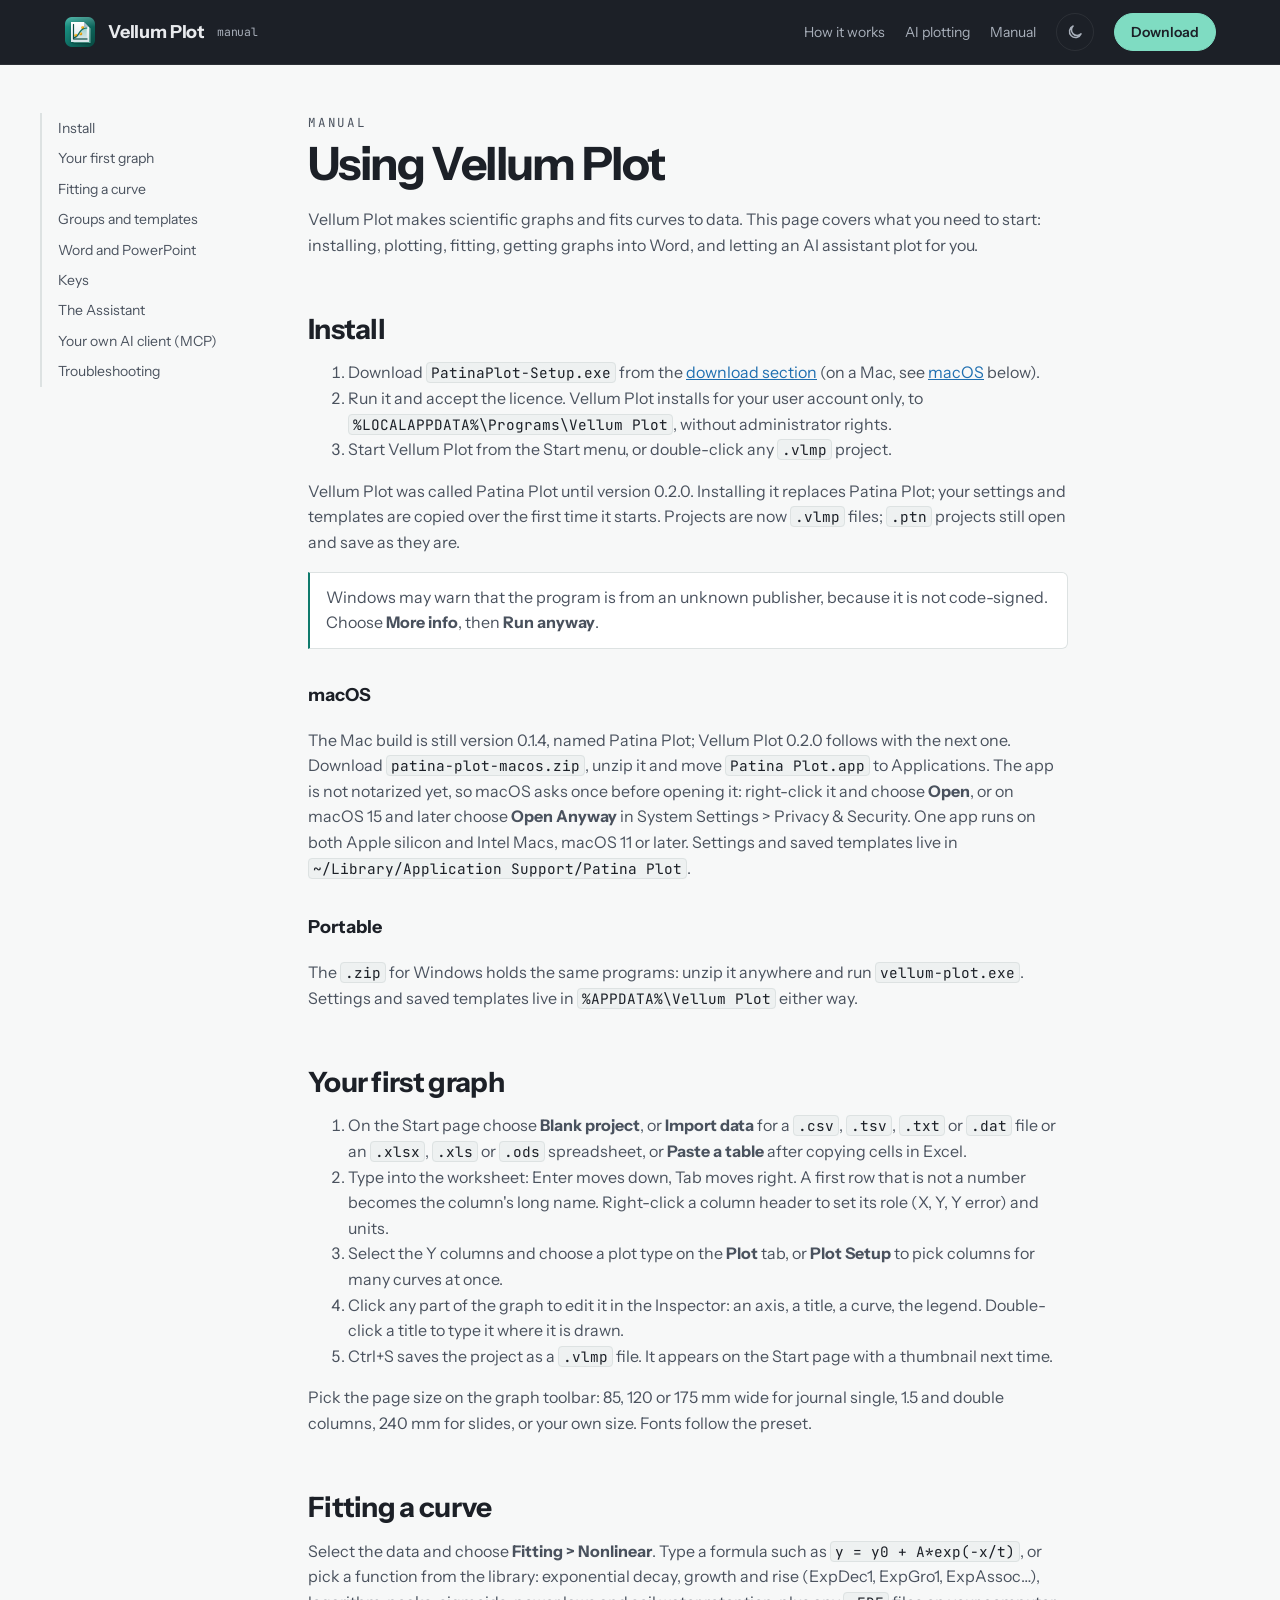
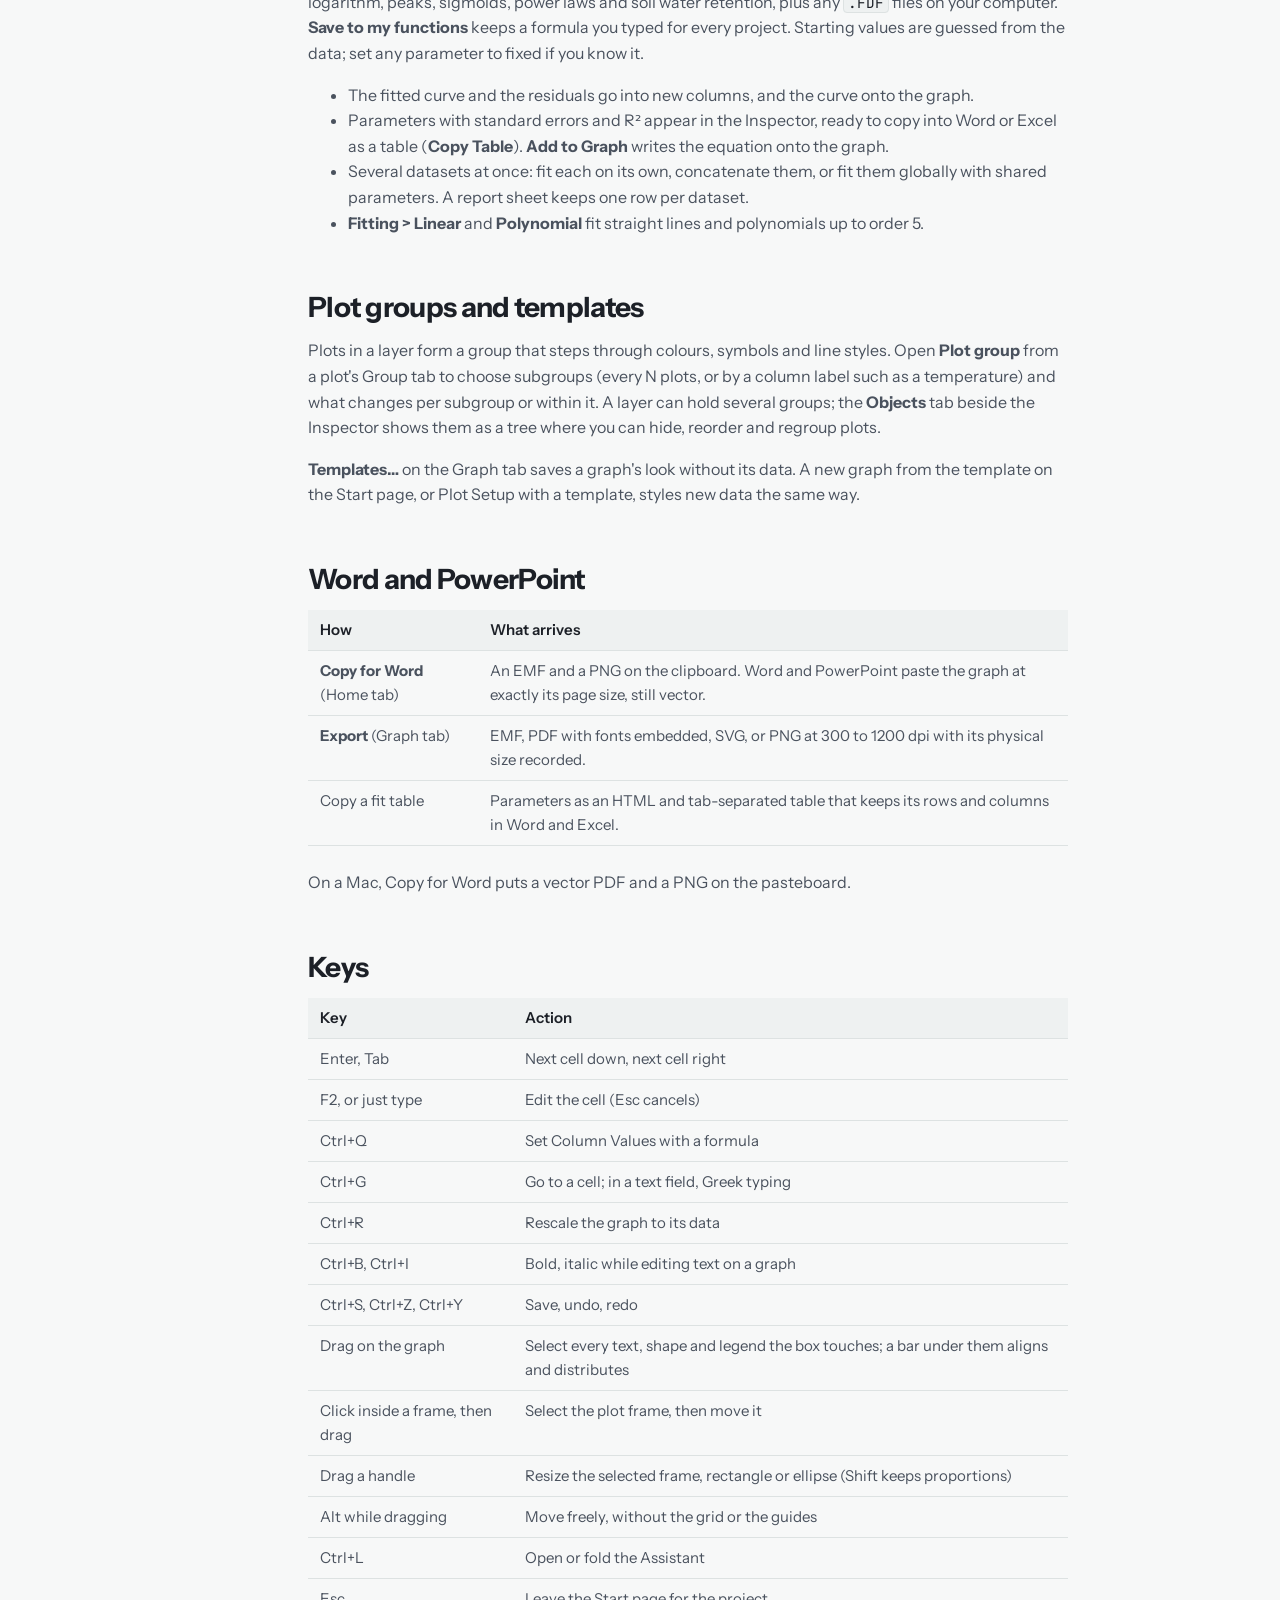
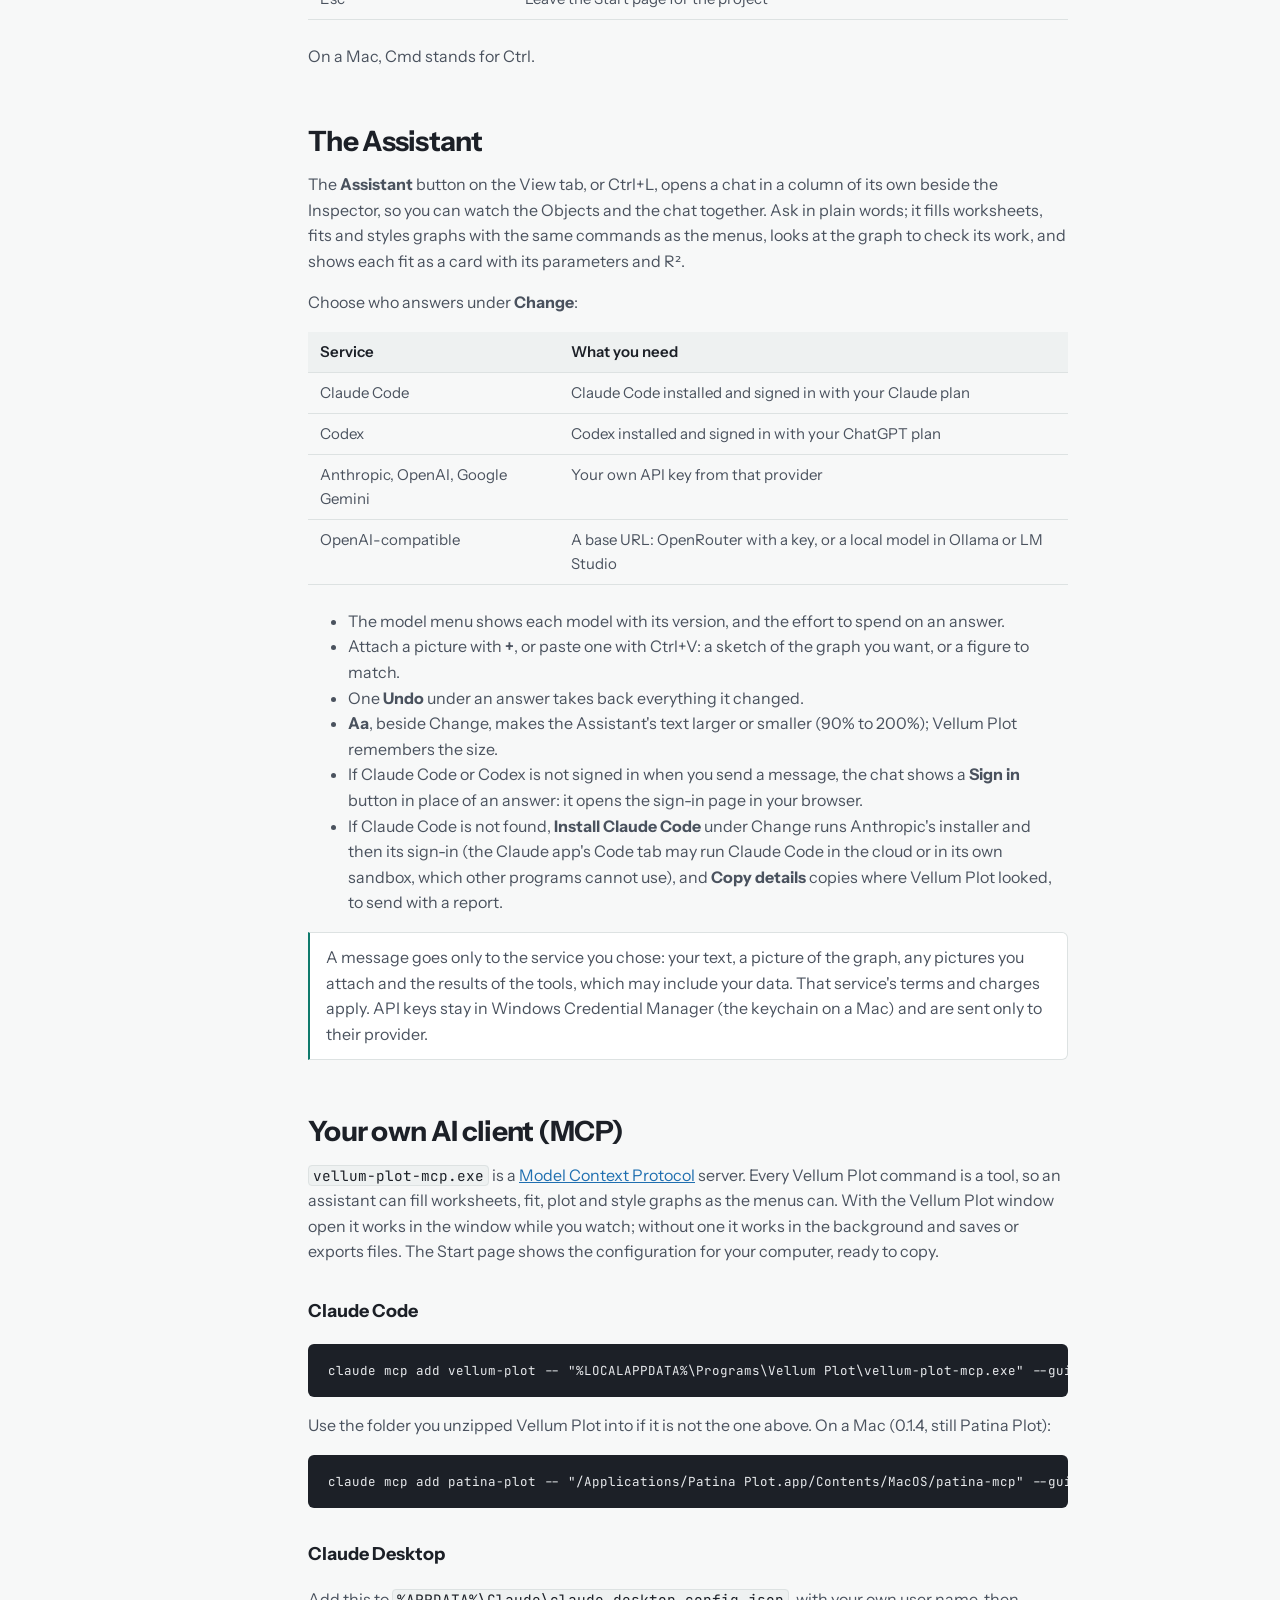
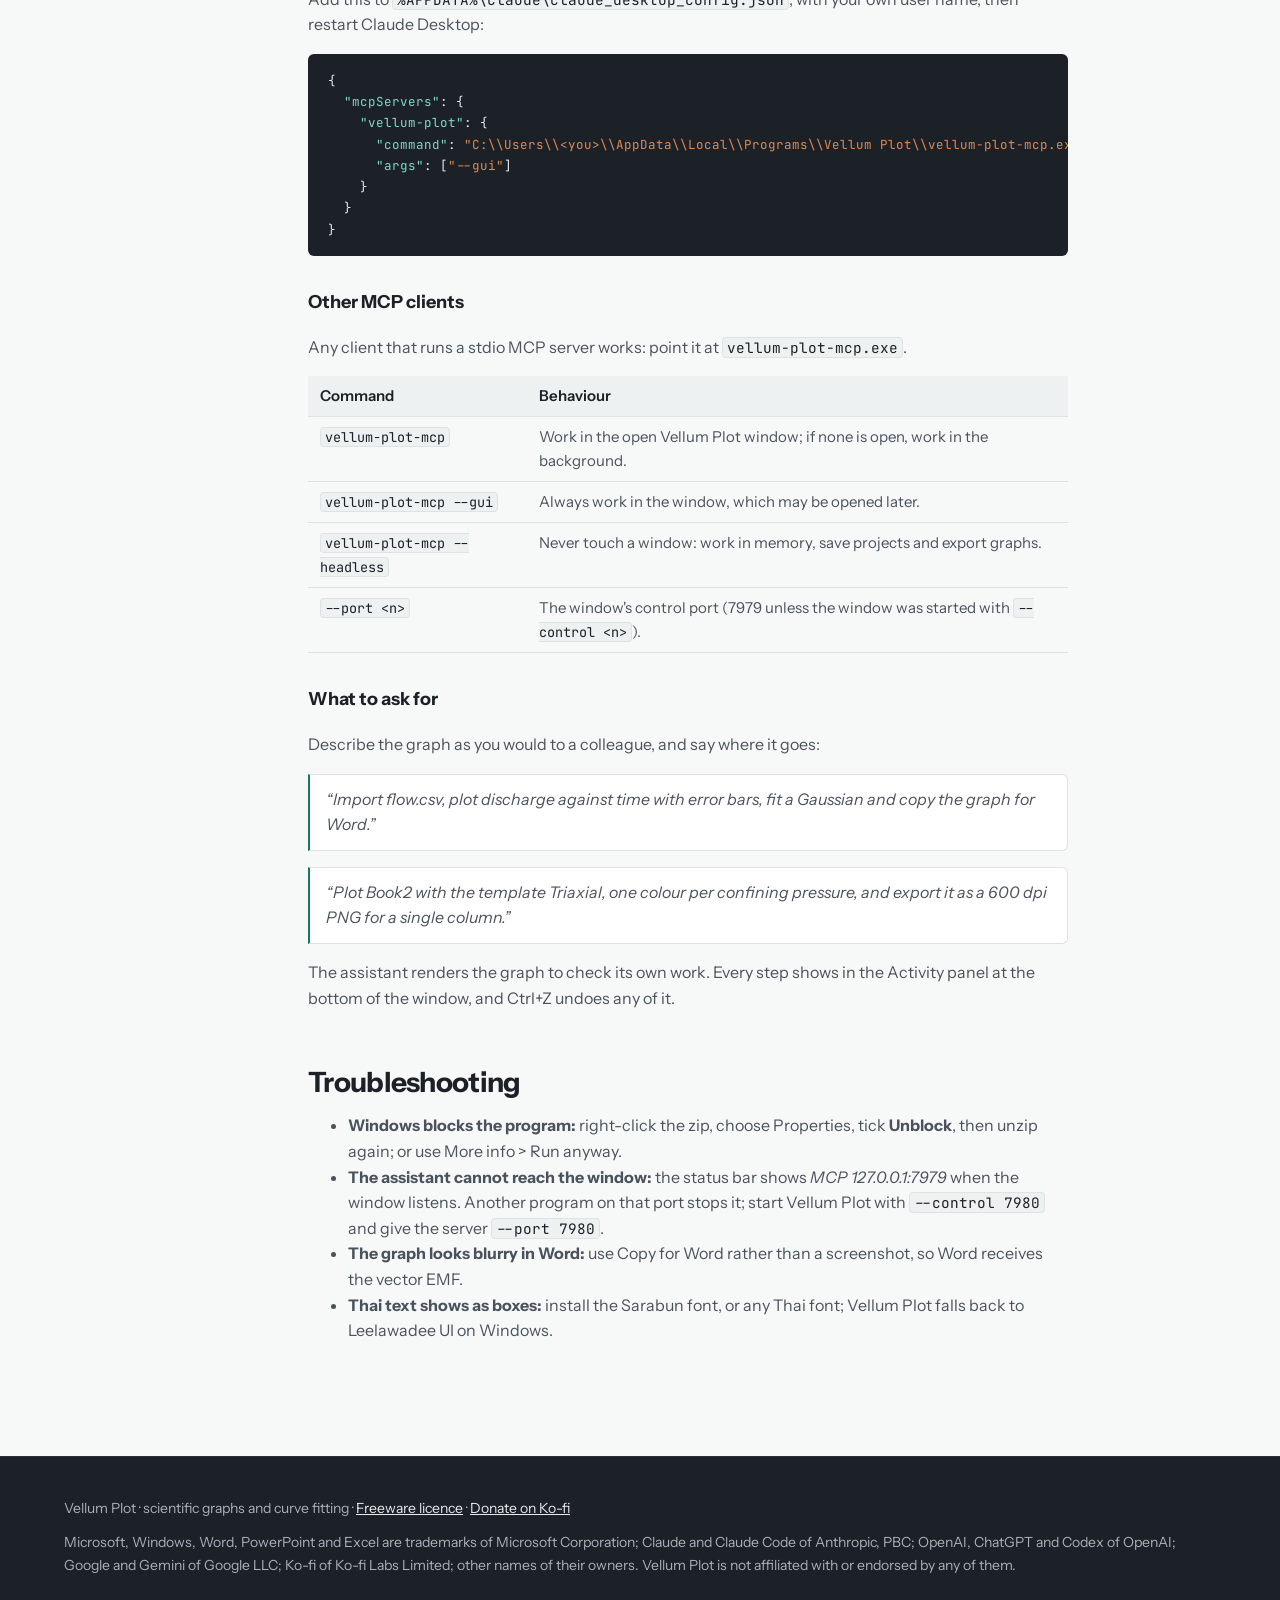
==== commit 794018d7: "Site: Vellum Plot 0.3.2; Sign in, Install, Copy details and Aa in the manual" ====
--- a/manual.html
+++ b/manual.html
@@ -169,6 +169,14 @@
       <li>Attach a picture with <b>+</b>, or paste one with Ctrl+V: a sketch of the graph you want,
         or a figure to match.</li>
       <li>One <b>Undo</b> under an answer takes back everything it changed.</li>
+      <li><b>Aa</b>, beside Change, makes the Assistant's text larger or smaller (90% to 200%);
+        Vellum Plot remembers the size.</li>
+      <li>If Claude Code or Codex is not signed in when you send a message, the chat shows a
+        <b>Sign in</b> button in place of an answer: it opens the sign-in page in your browser.</li>
+      <li>If Claude Code is not found, <b>Install Claude Code</b> under Change runs Anthropic's
+        installer and then its sign-in (the Claude app's Code tab may run Claude Code in the cloud
+        or in its own sandbox, which other programs cannot use), and <b>Copy details</b> copies
+        where Vellum Plot looked, to send with a report.</li>
     </ul>
     <div class="callout"><p>A message goes only to the service you chose: your text, a picture of
       the graph, any pictures you attach and the results of the tools, which may include your data.
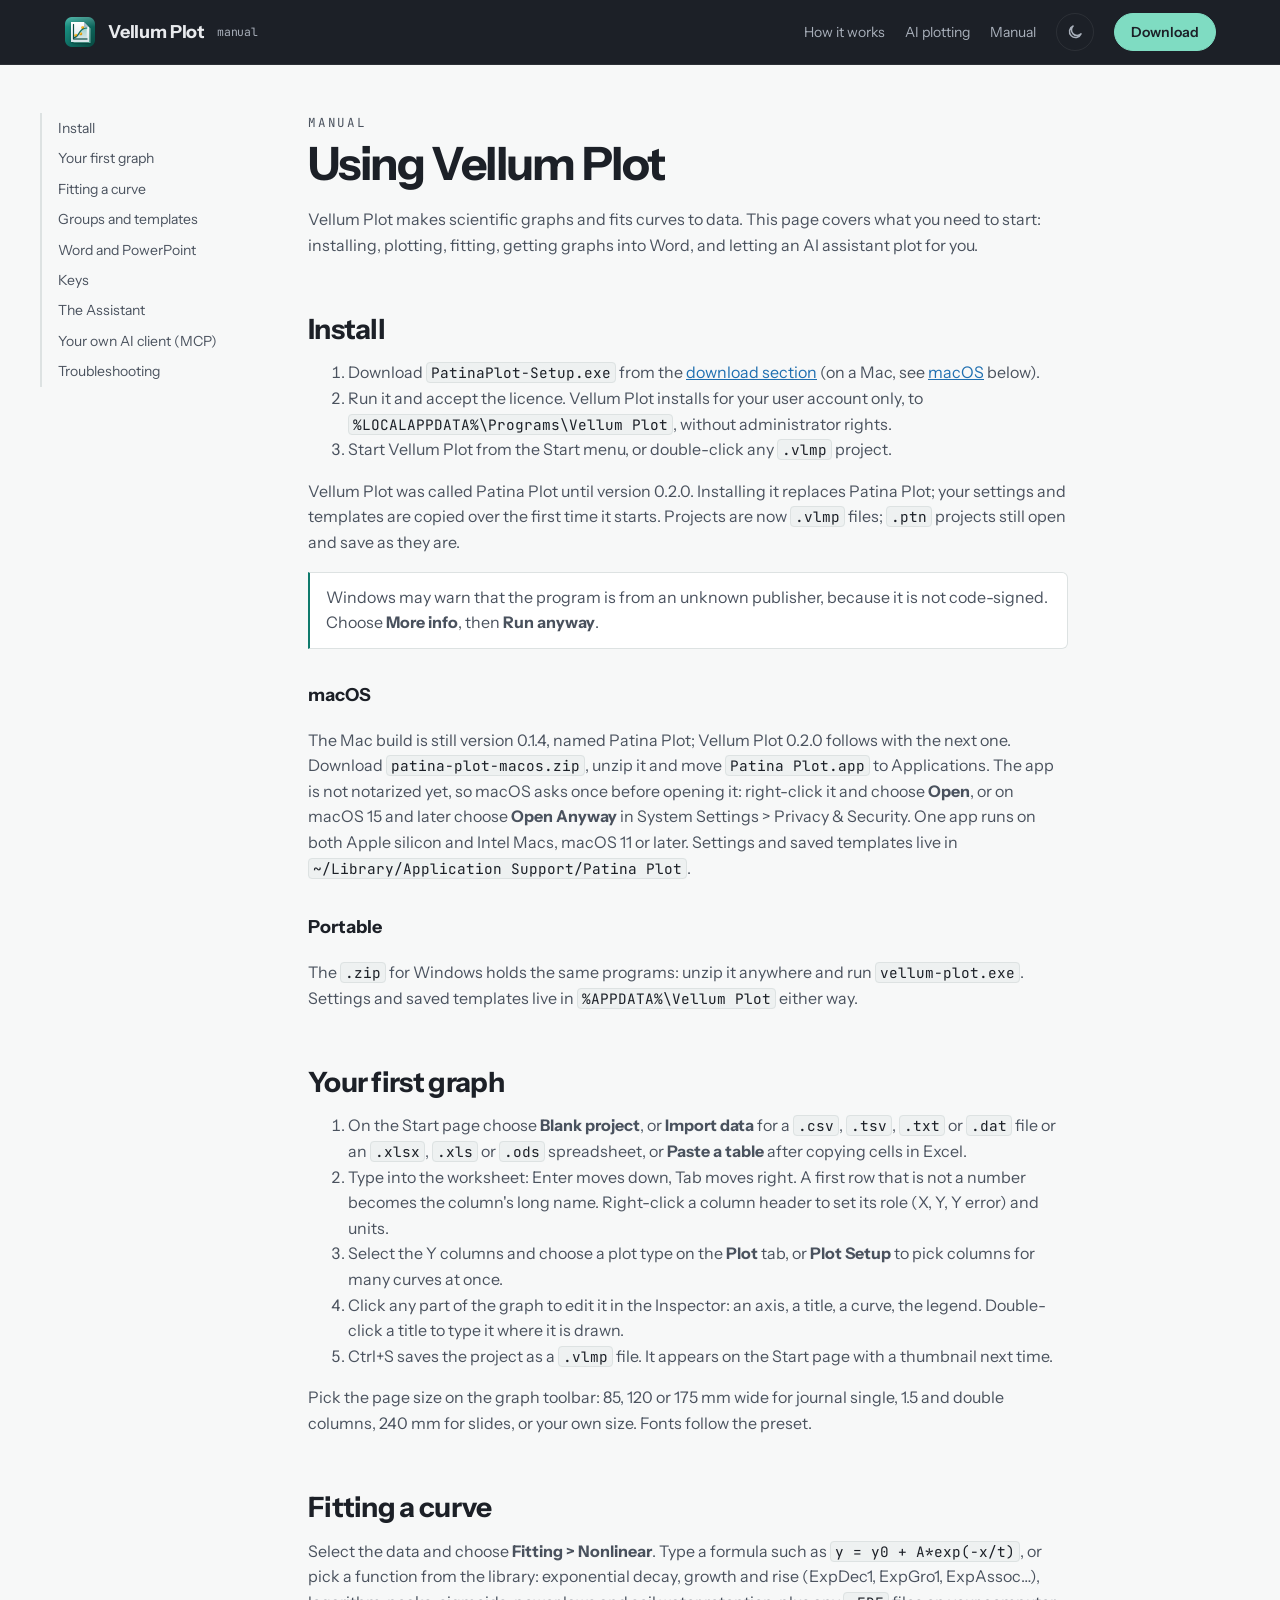
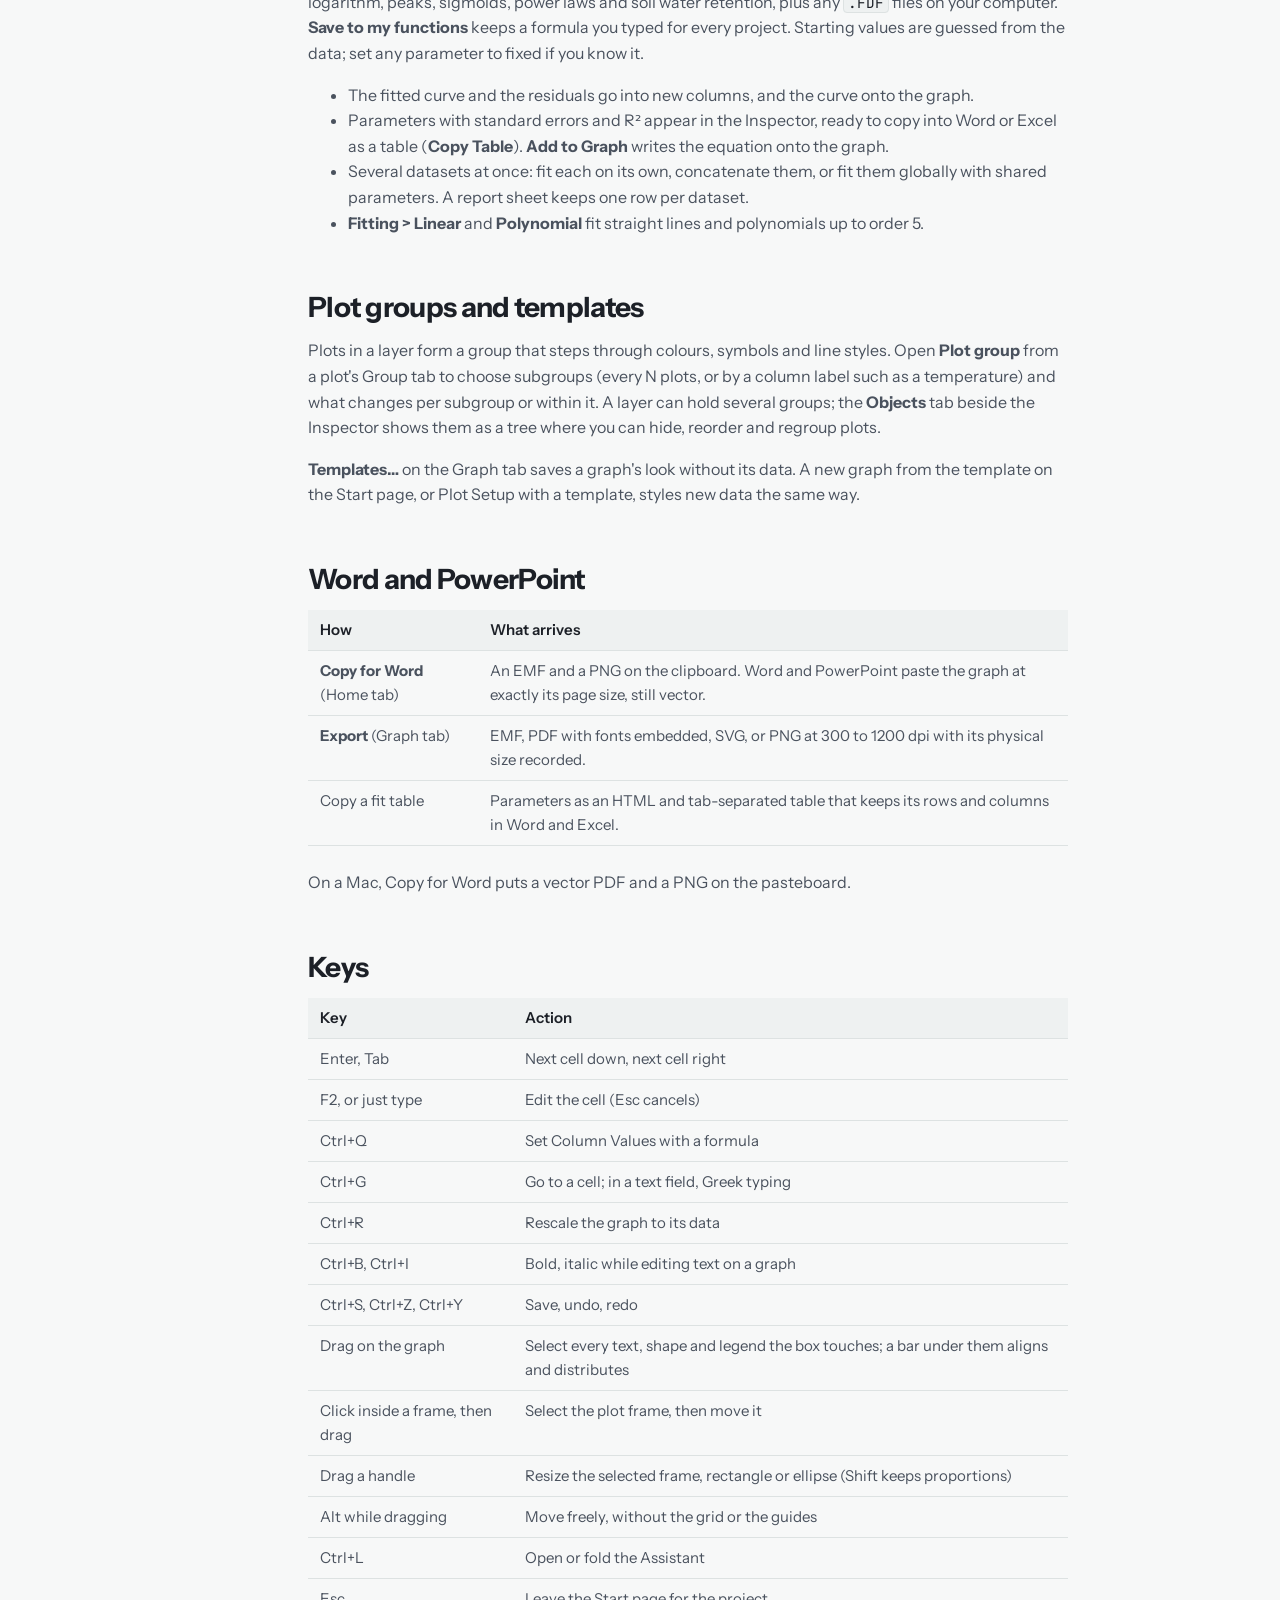
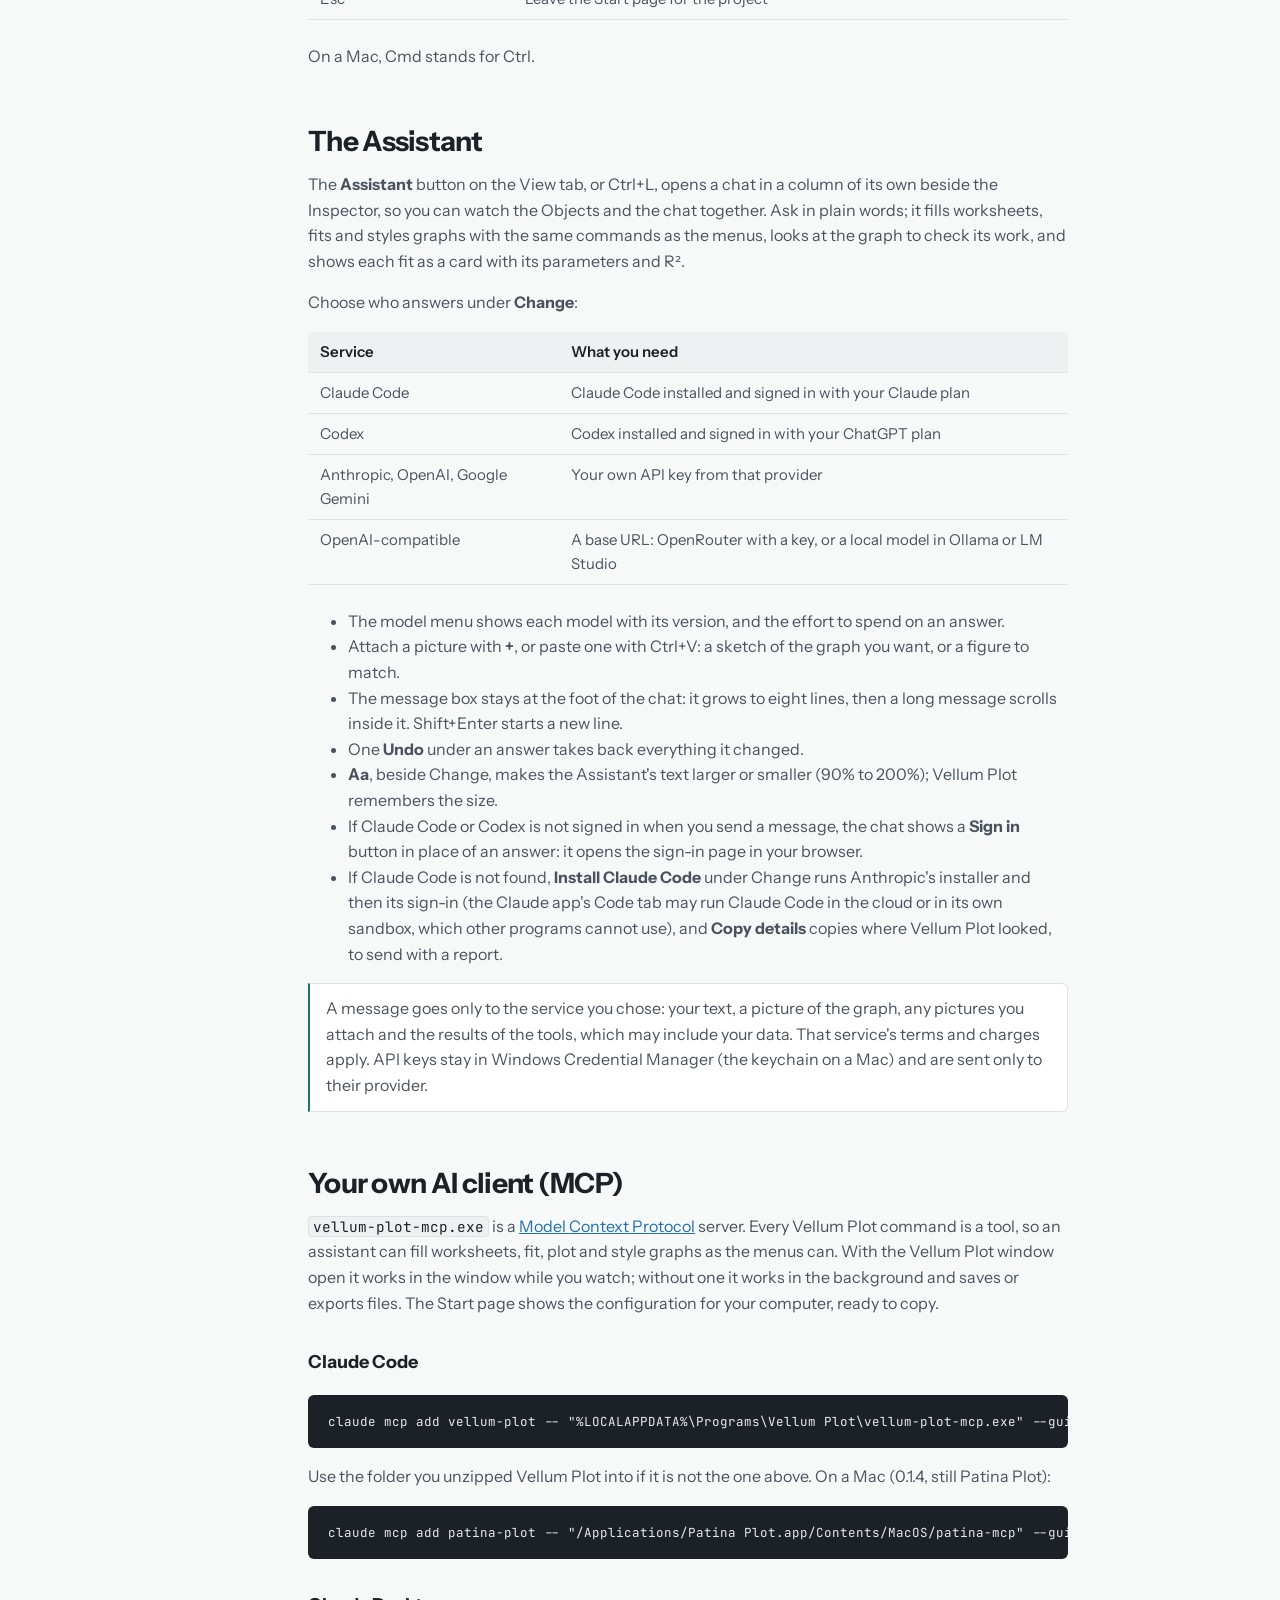
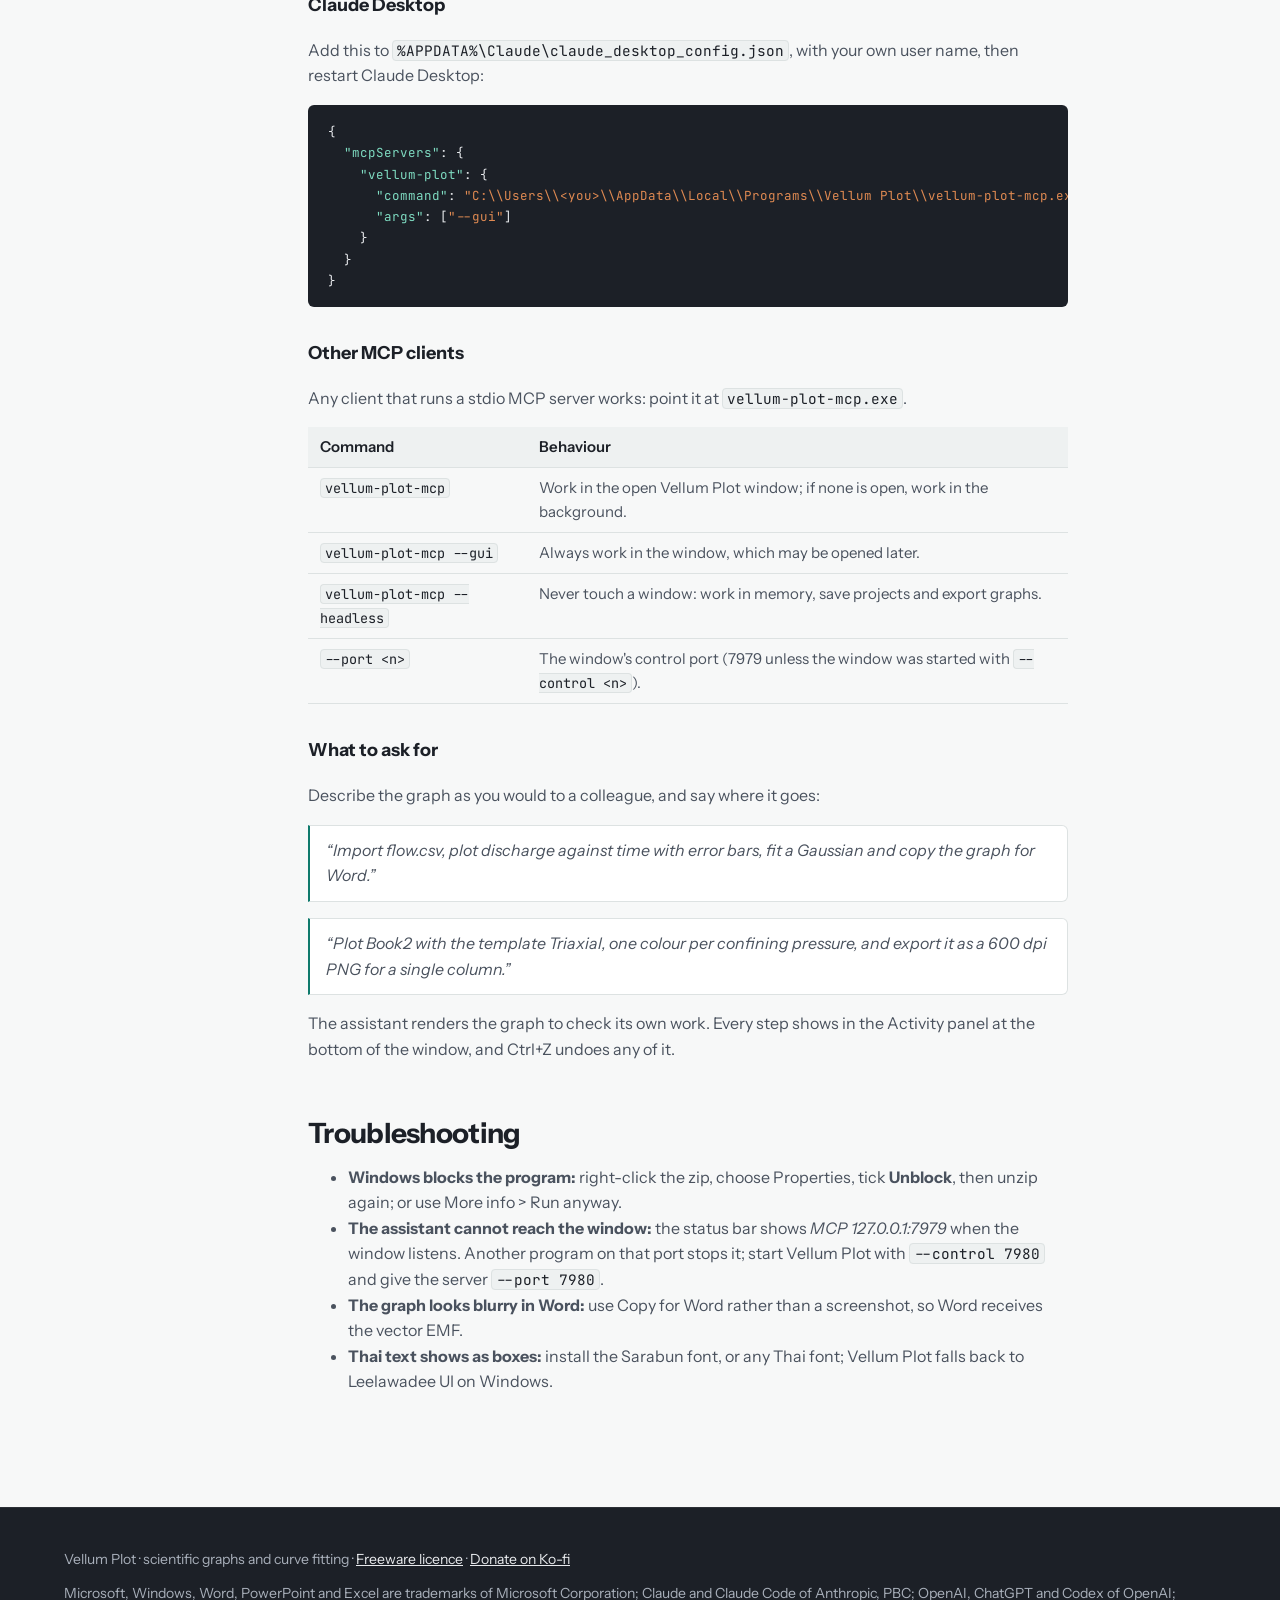
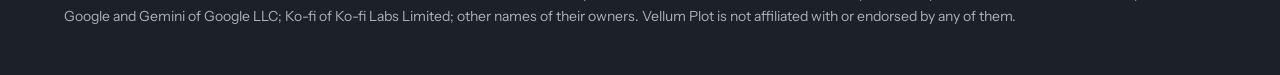
==== commit 6dc56ae3: "Site: Vellum Plot 0.3.3; the Assistant's message box in the manual" ====
--- a/manual.html
+++ b/manual.html
@@ -168,6 +168,8 @@
       <li>The model menu shows each model with its version, and the effort to spend on an answer.</li>
       <li>Attach a picture with <b>+</b>, or paste one with Ctrl+V: a sketch of the graph you want,
         or a figure to match.</li>
+      <li>The message box stays at the foot of the chat: it grows to eight lines, then a long
+        message scrolls inside it. Shift+Enter starts a new line.</li>
       <li>One <b>Undo</b> under an answer takes back everything it changed.</li>
       <li><b>Aa</b>, beside Change, makes the Assistant's text larger or smaller (90% to 200%);
         Vellum Plot remembers the size.</li>
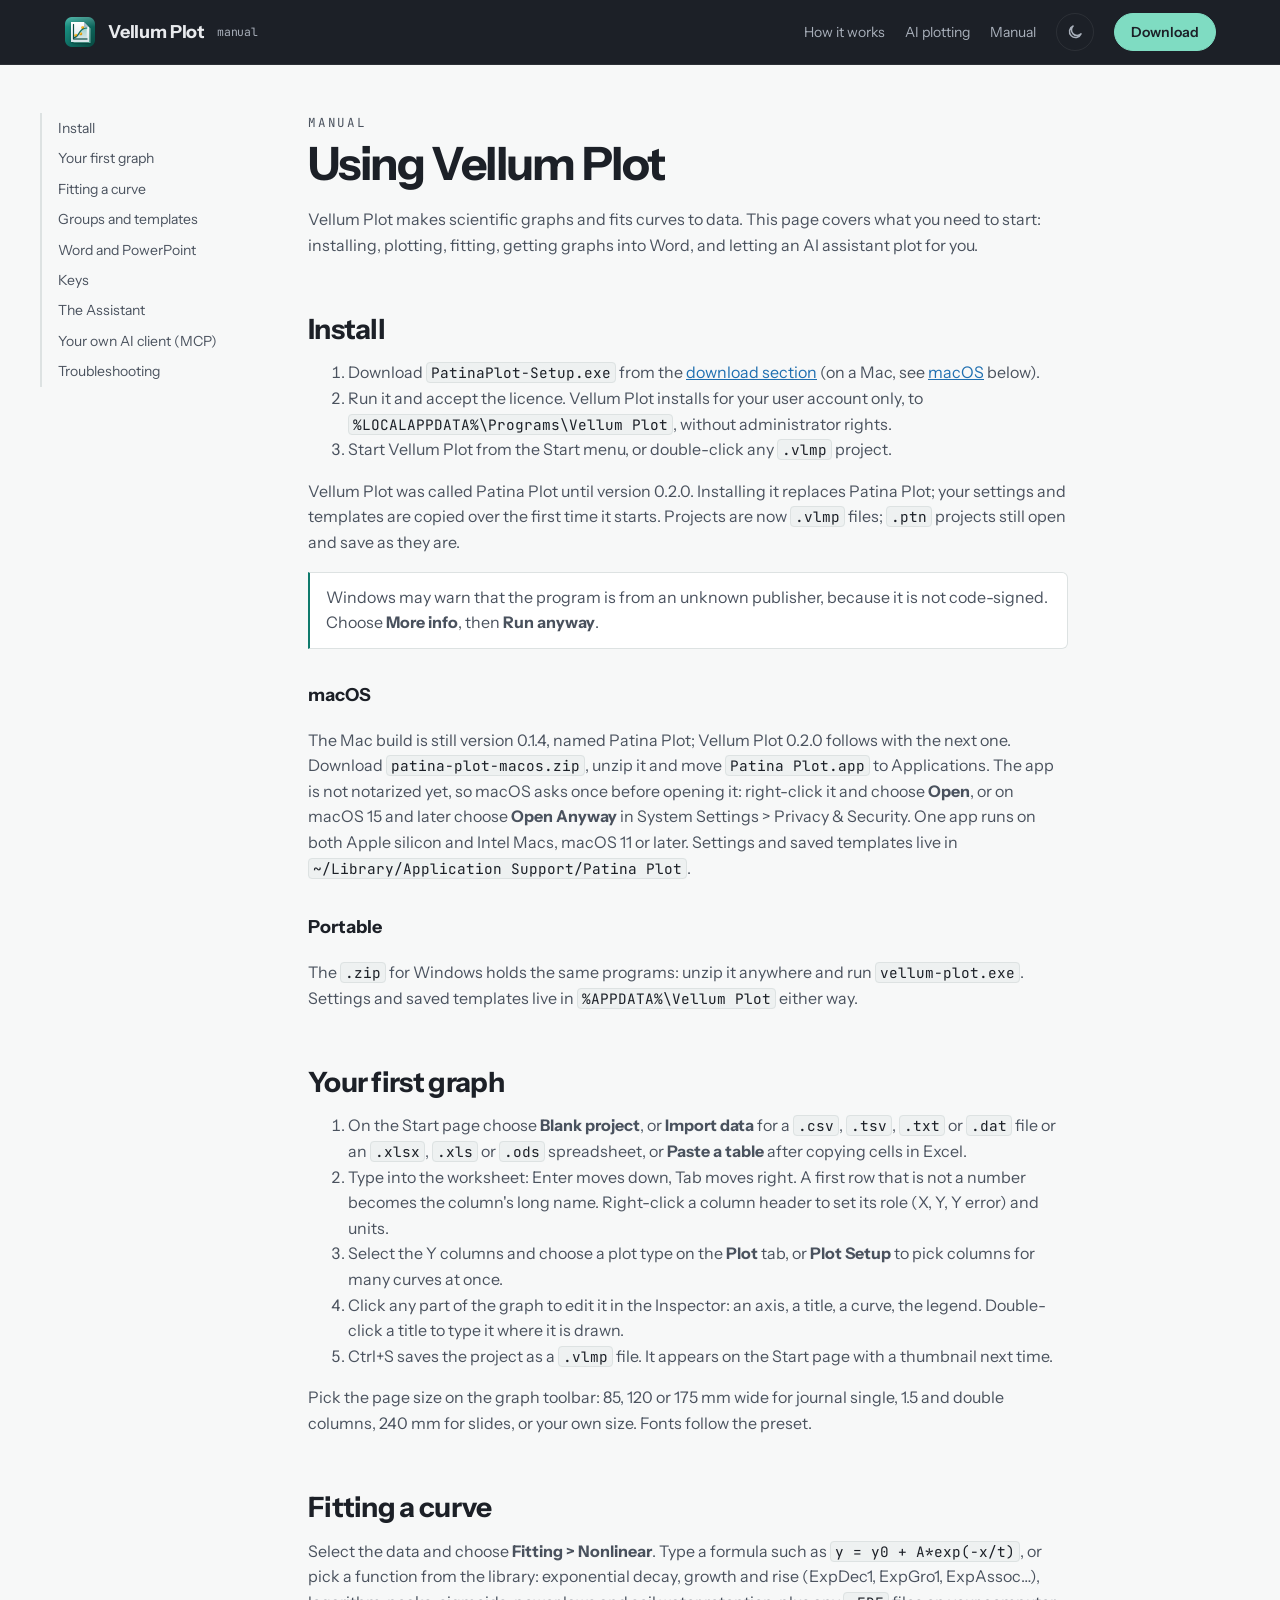
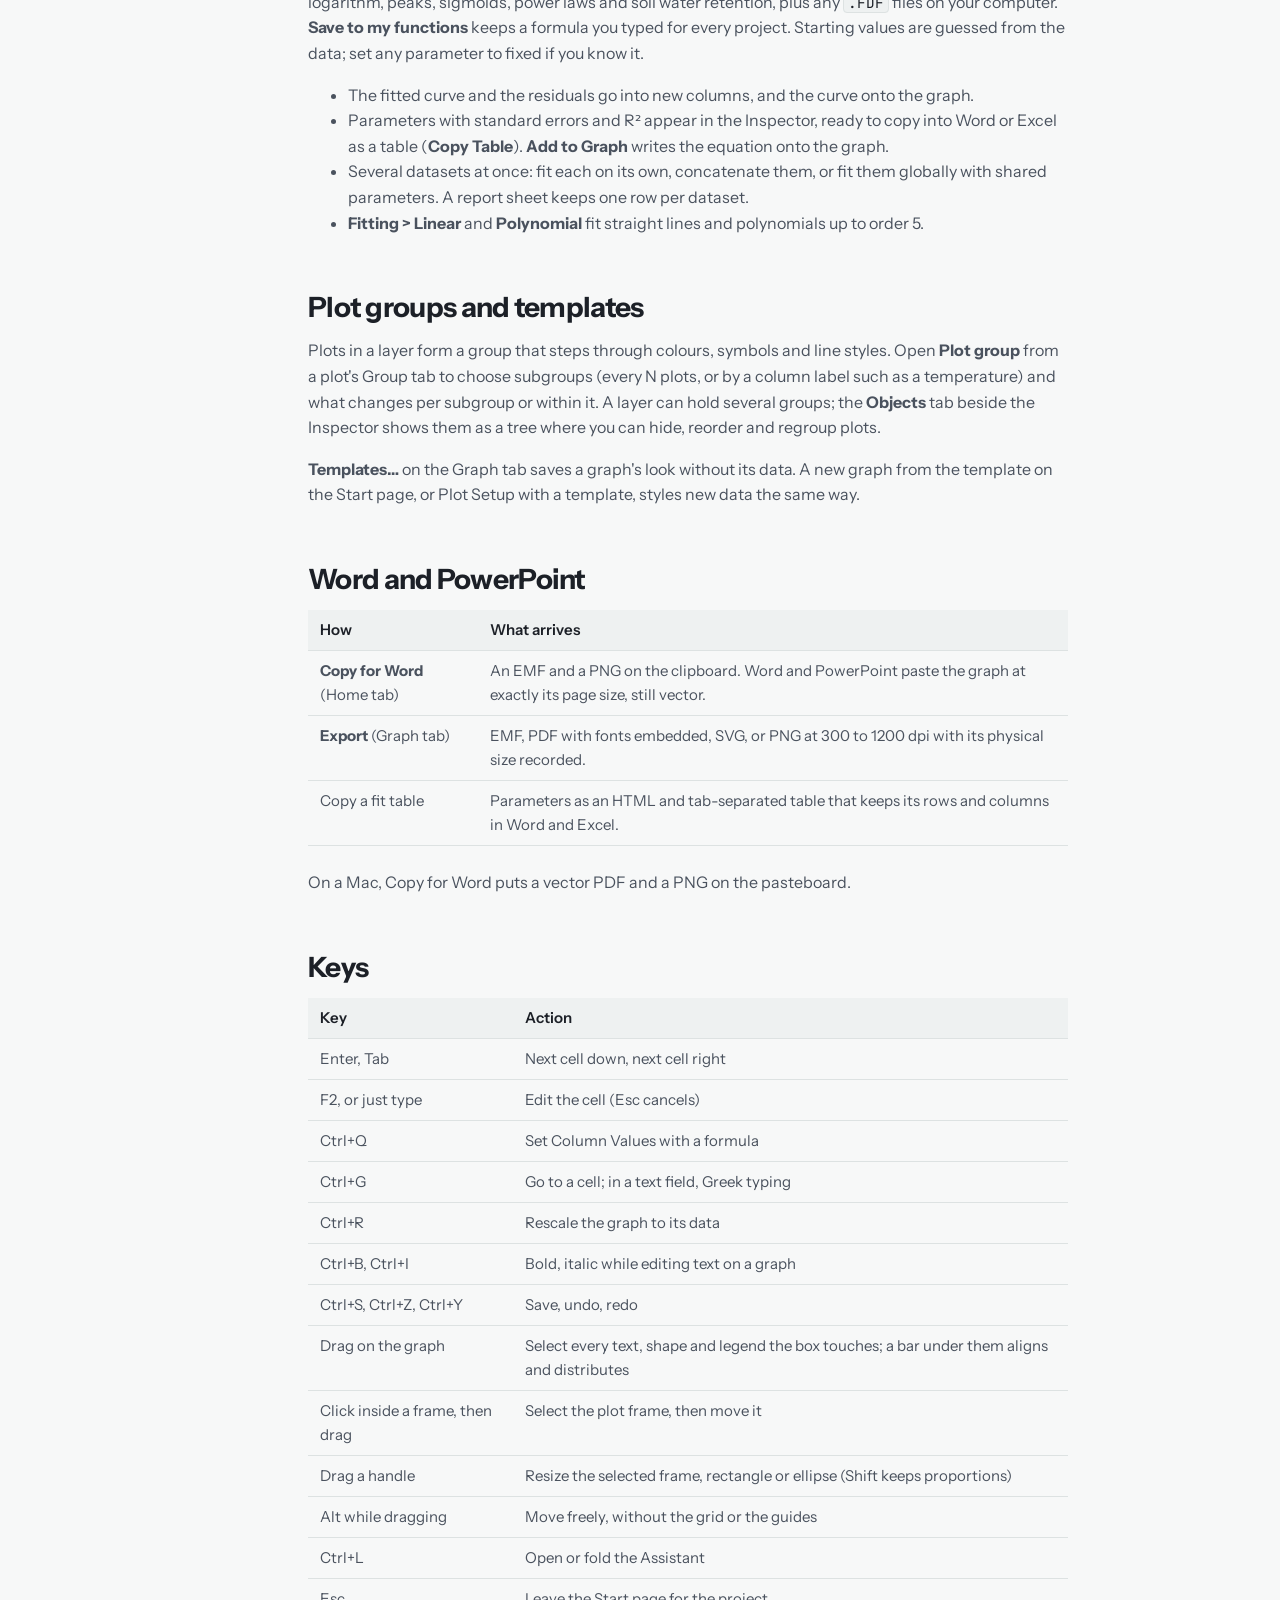
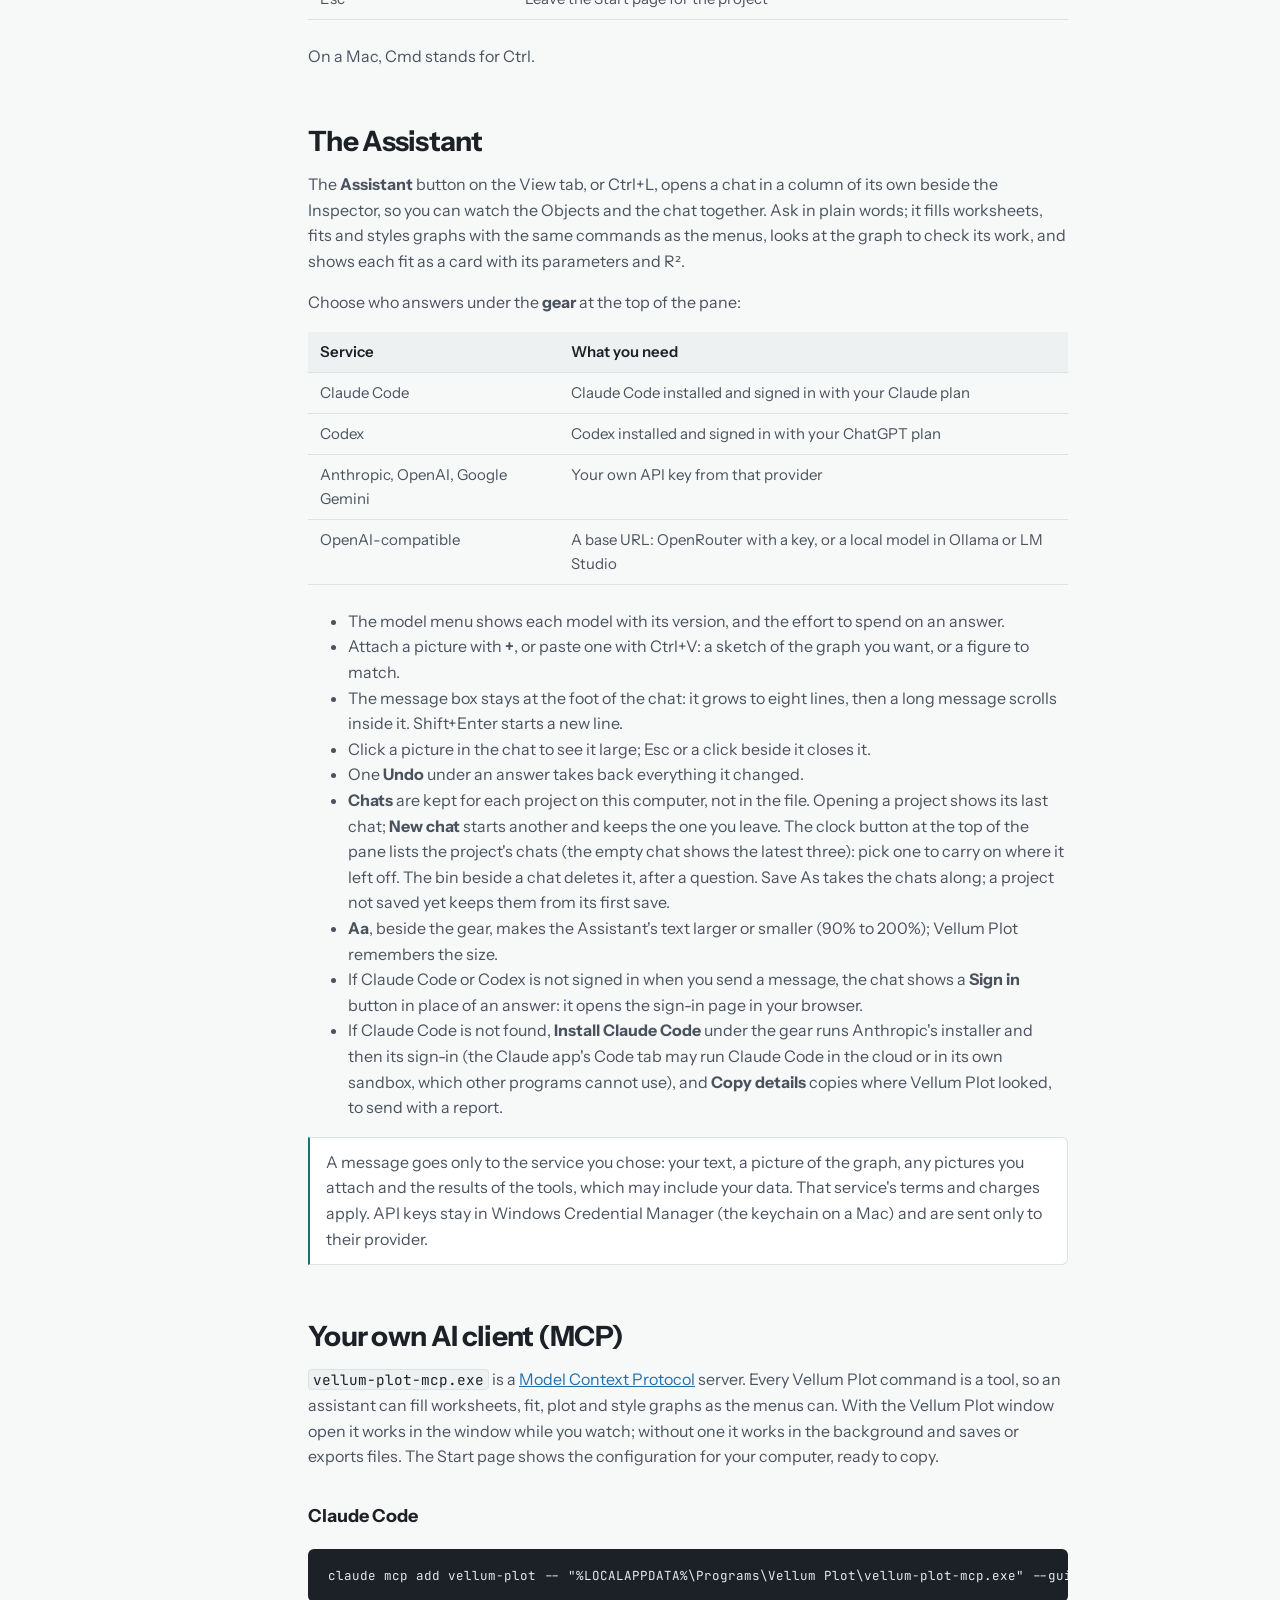
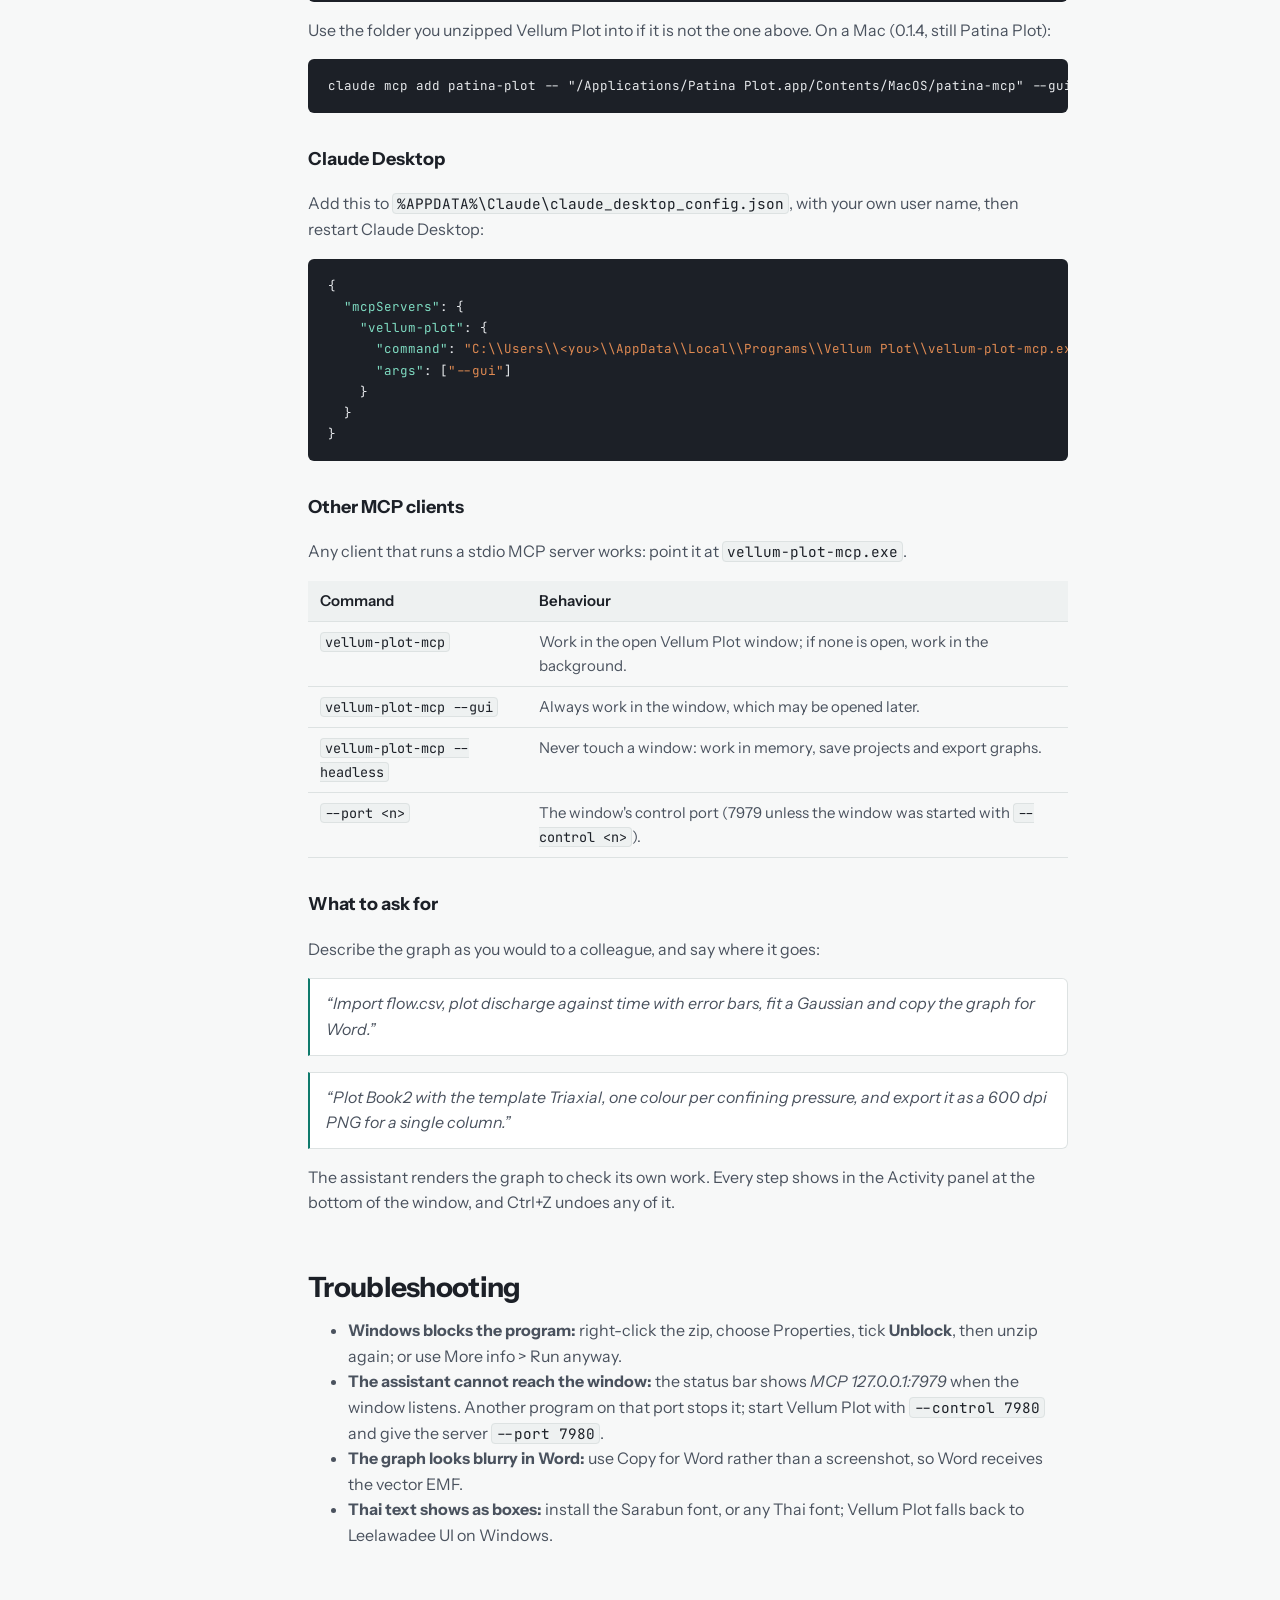
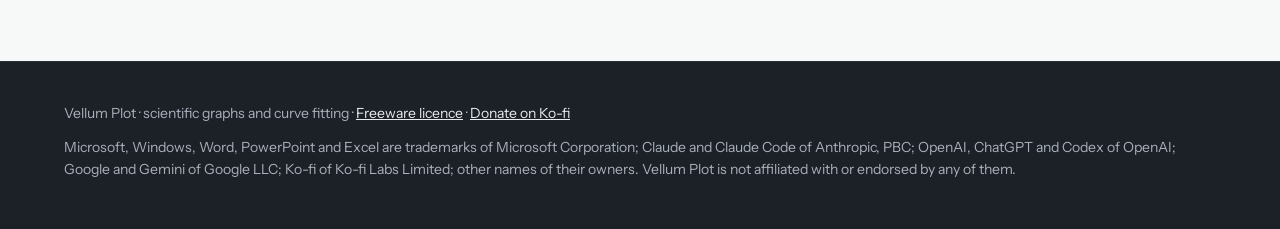
==== commit c4a4fba5: "Site: Vellum Plot 0.3.4; the Assistant's chats, pictures and gear in the manual Co-Authored-By: Clau" ====
--- a/manual.html
+++ b/manual.html
@@ -156,7 +156,7 @@
       beside the Inspector, so you can watch the Objects and the chat together. Ask in plain words;
       it fills worksheets, fits and styles graphs with the same commands as the menus, looks at the
       graph to check its work, and shows each fit as a card with its parameters and R².</p>
-    <p>Choose who answers under <b>Change</b>:</p>
+    <p>Choose who answers under the <b>gear</b> at the top of the pane:</p>
     <table>
       <tr><th>Service</th><th>What you need</th></tr>
       <tr><td>Claude Code</td><td>Claude Code installed and signed in with your Claude plan</td></tr>
@@ -170,12 +170,19 @@
         or a figure to match.</li>
       <li>The message box stays at the foot of the chat: it grows to eight lines, then a long
         message scrolls inside it. Shift+Enter starts a new line.</li>
+      <li>Click a picture in the chat to see it large; Esc or a click beside it closes it.</li>
       <li>One <b>Undo</b> under an answer takes back everything it changed.</li>
-      <li><b>Aa</b>, beside Change, makes the Assistant's text larger or smaller (90% to 200%);
+      <li><b>Chats</b> are kept for each project on this computer, not in the file. Opening a
+        project shows its last chat; <b>New chat</b> starts another and keeps the one you leave.
+        The clock button at the top of the pane lists the project's chats (the empty chat shows the
+        latest three): pick one to carry on where it left off. The bin beside a chat deletes it,
+        after a question. Save As takes the chats along; a project not saved yet keeps them from
+        its first save.</li>
+      <li><b>Aa</b>, beside the gear, makes the Assistant's text larger or smaller (90% to 200%);
         Vellum Plot remembers the size.</li>
       <li>If Claude Code or Codex is not signed in when you send a message, the chat shows a
         <b>Sign in</b> button in place of an answer: it opens the sign-in page in your browser.</li>
-      <li>If Claude Code is not found, <b>Install Claude Code</b> under Change runs Anthropic's
+      <li>If Claude Code is not found, <b>Install Claude Code</b> under the gear runs Anthropic's
         installer and then its sign-in (the Claude app's Code tab may run Claude Code in the cloud
         or in its own sandbox, which other programs cannot use), and <b>Copy details</b> copies
         where Vellum Plot looked, to send with a report.</li>
